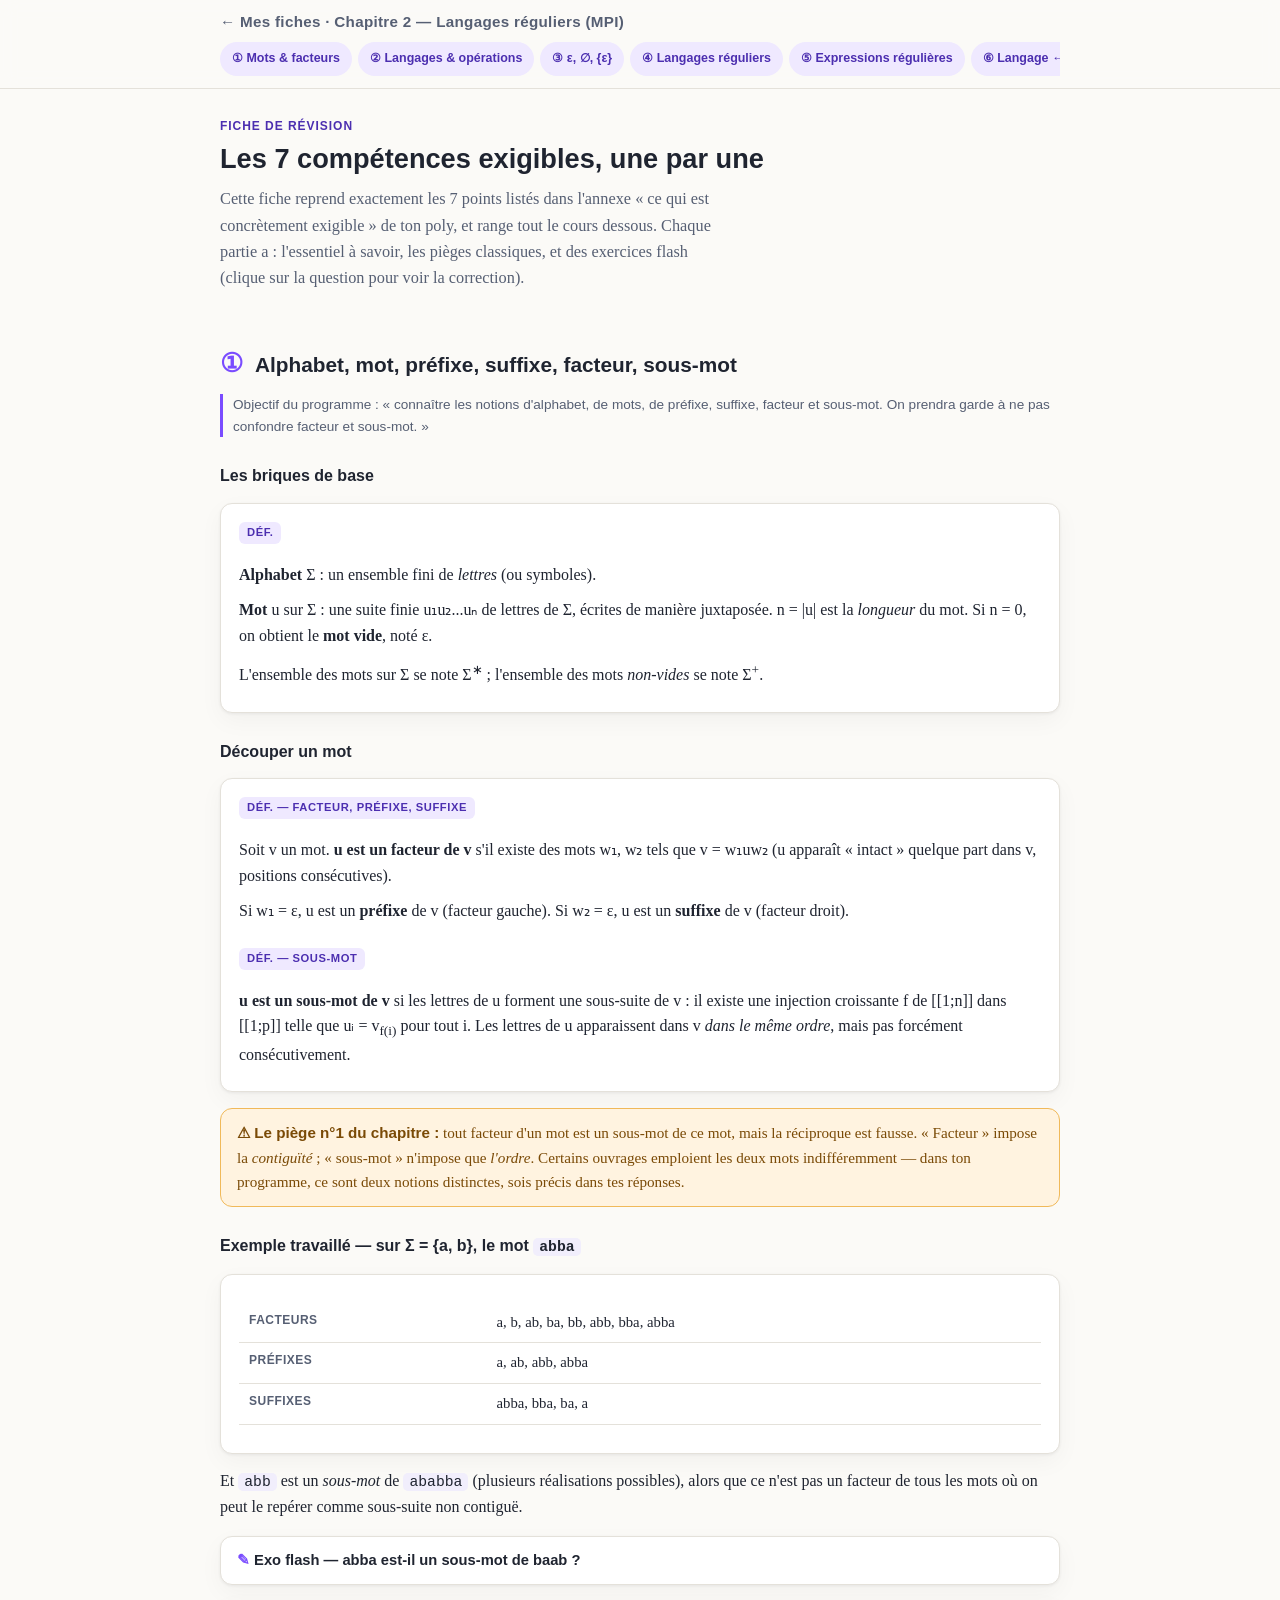
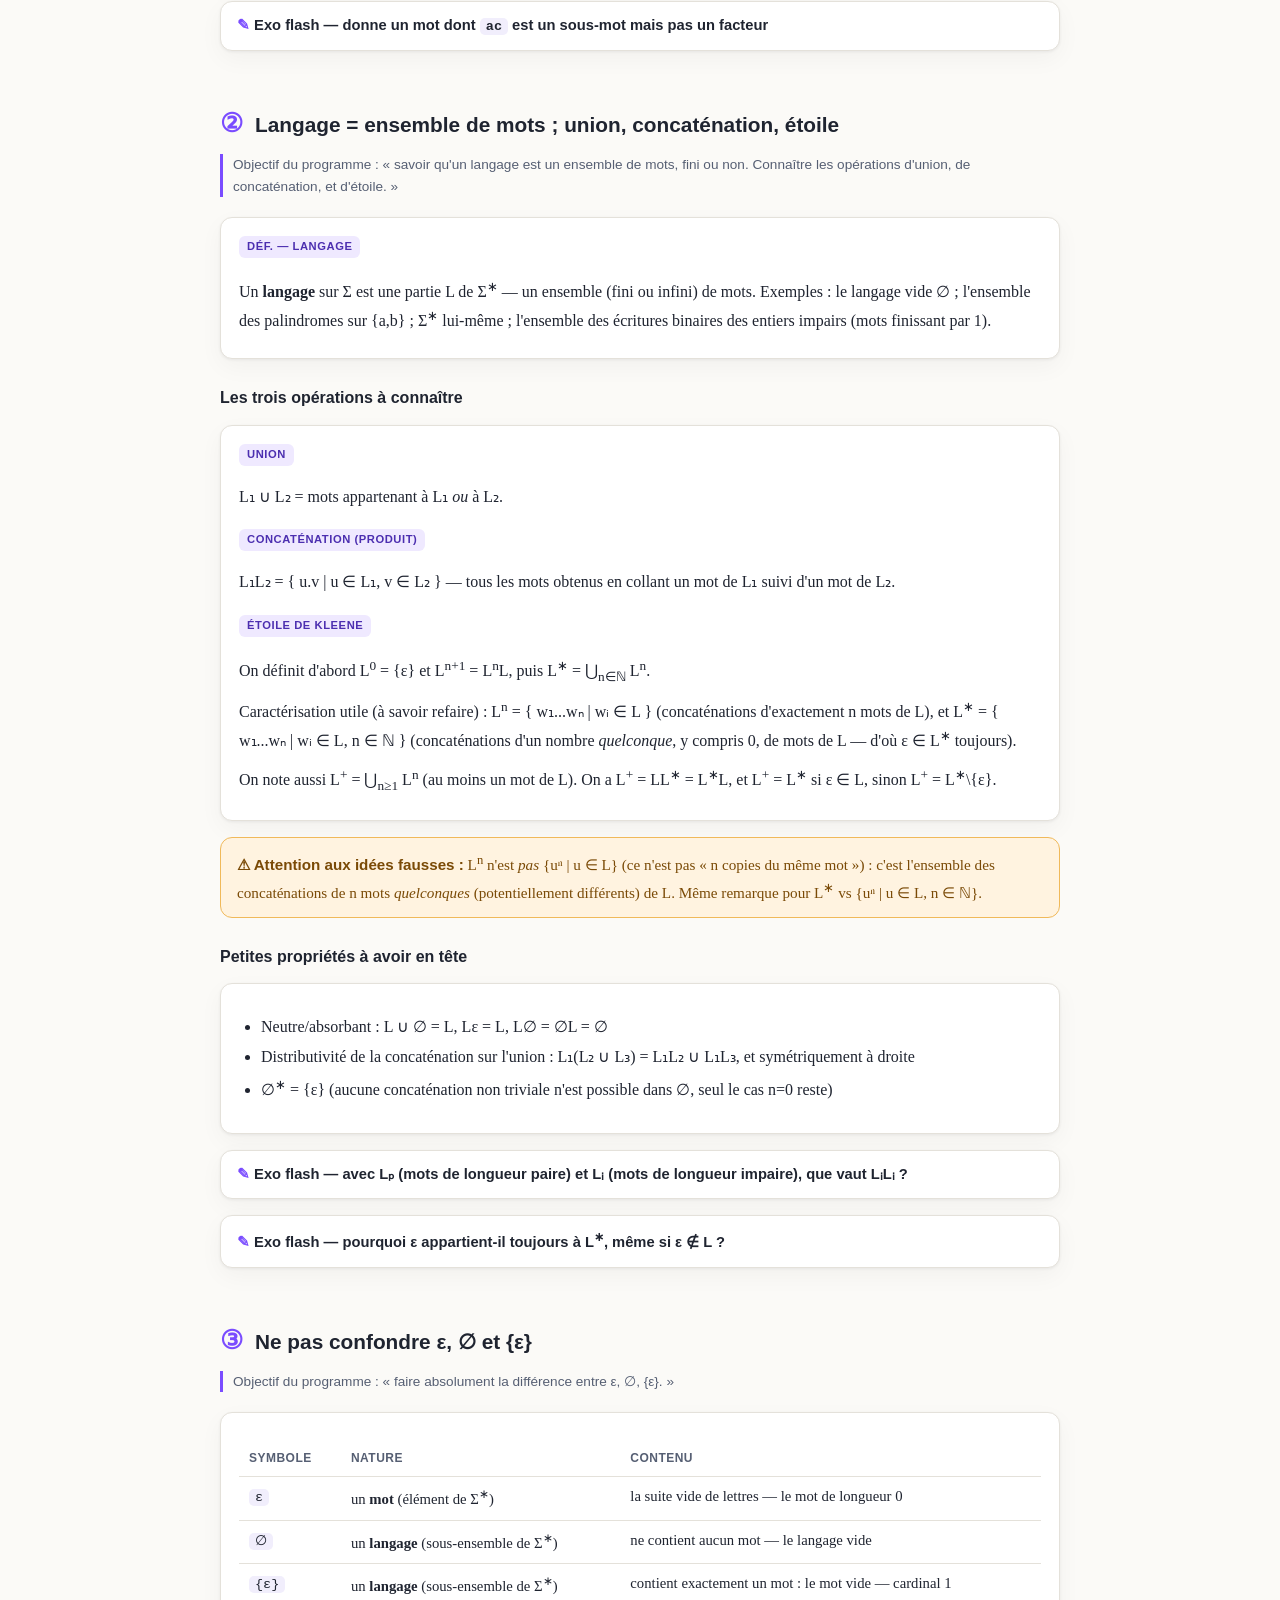
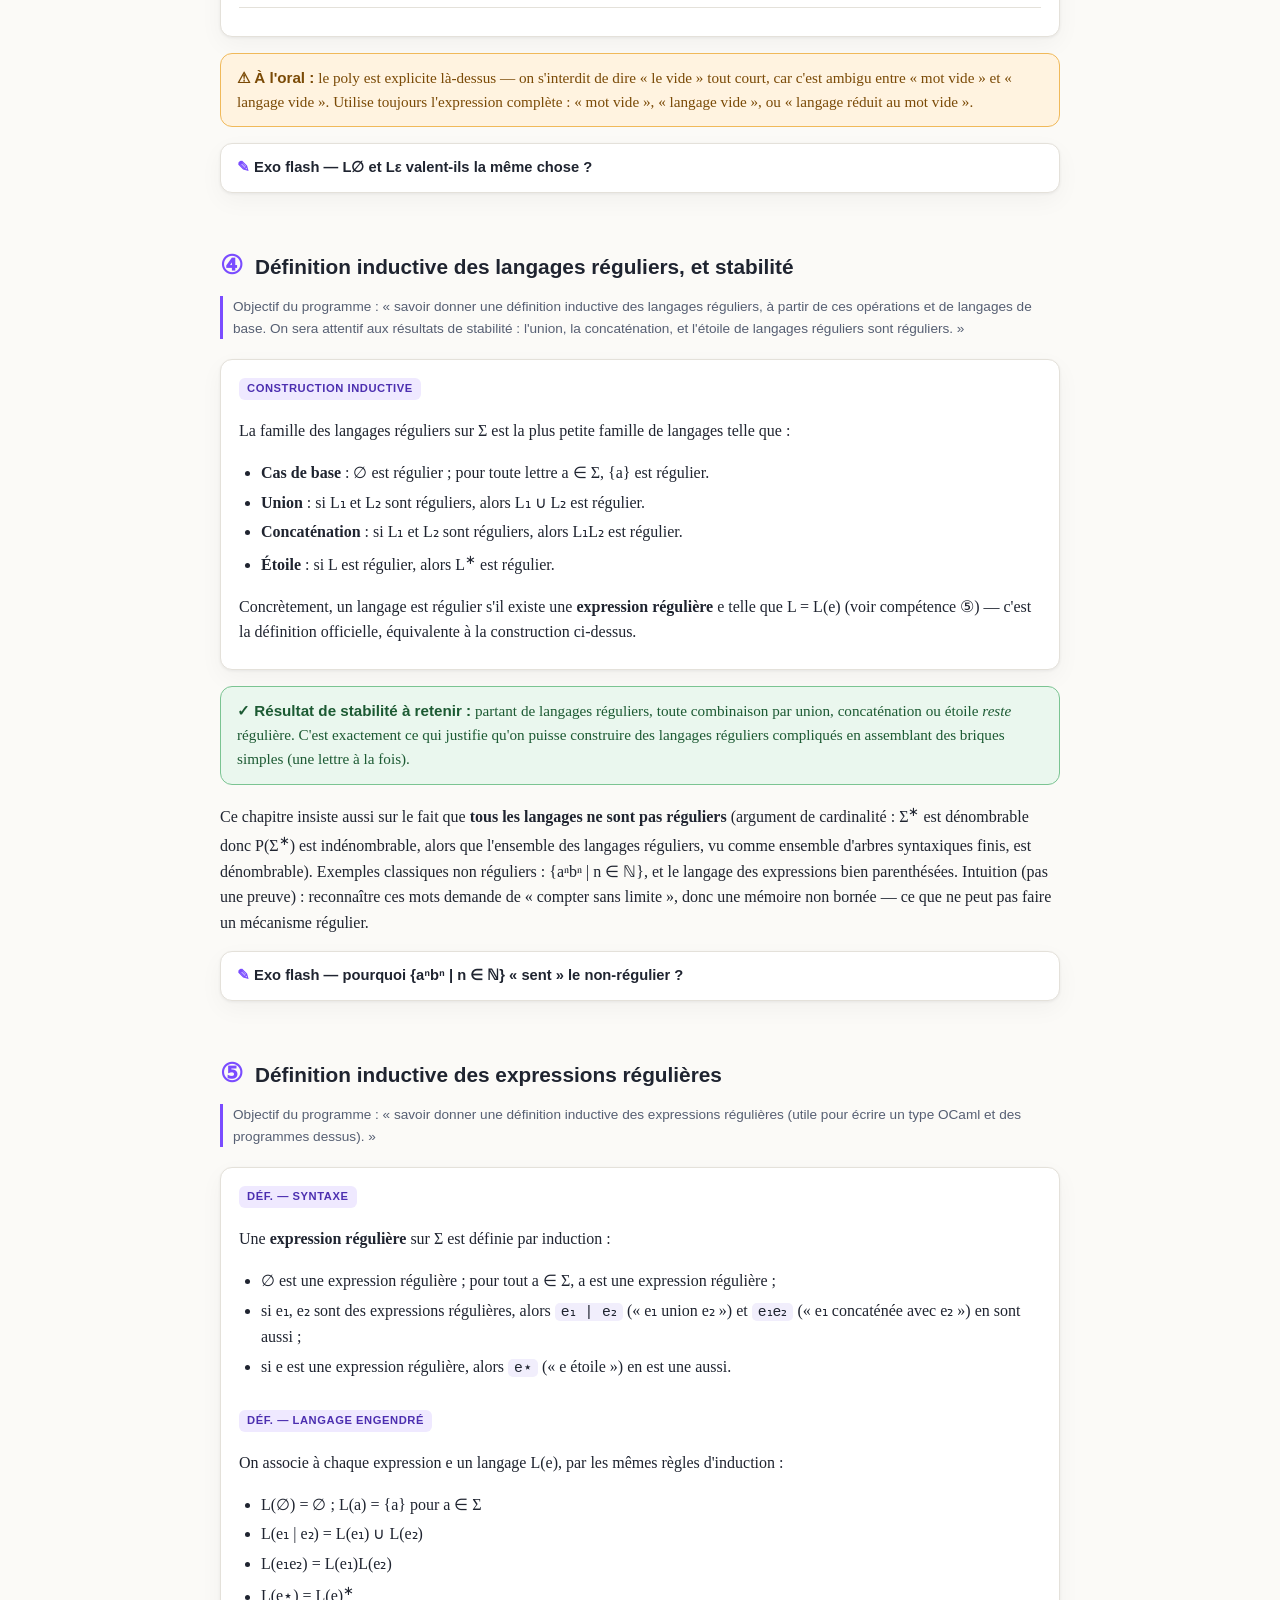
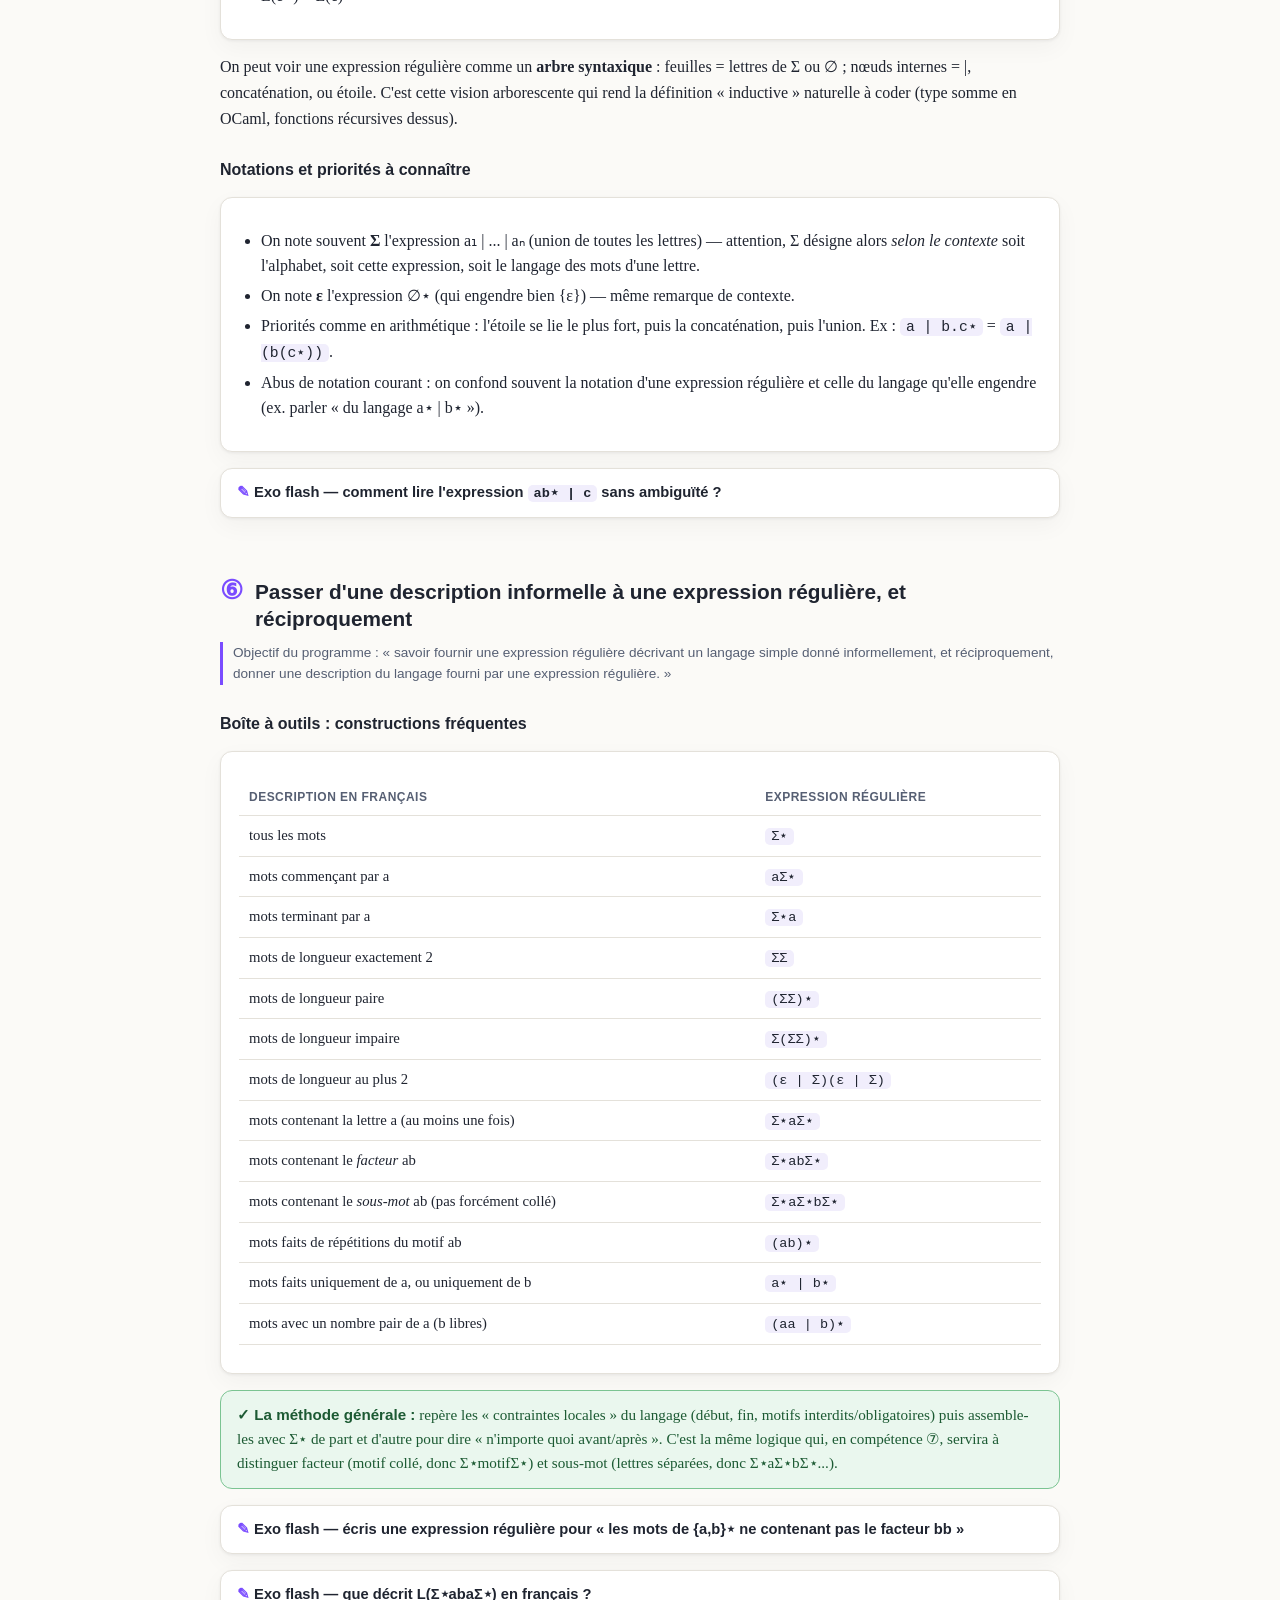
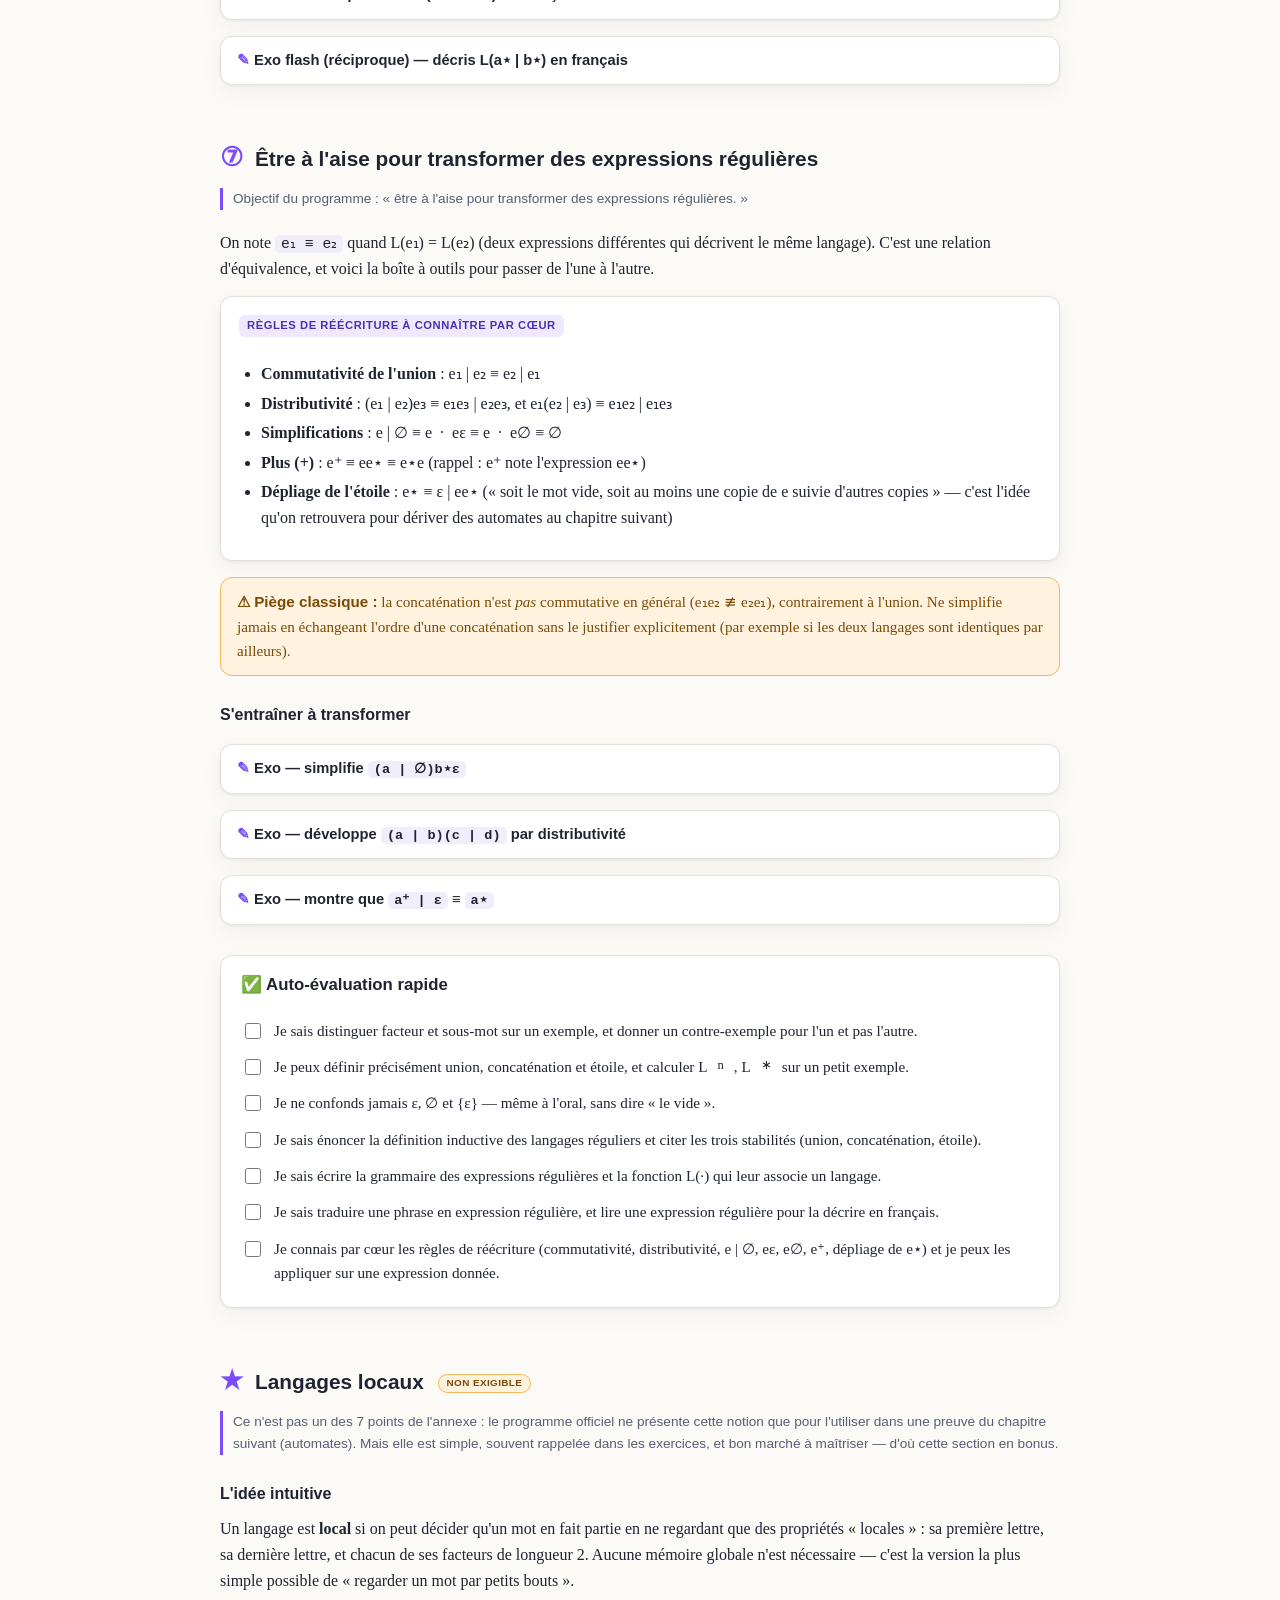
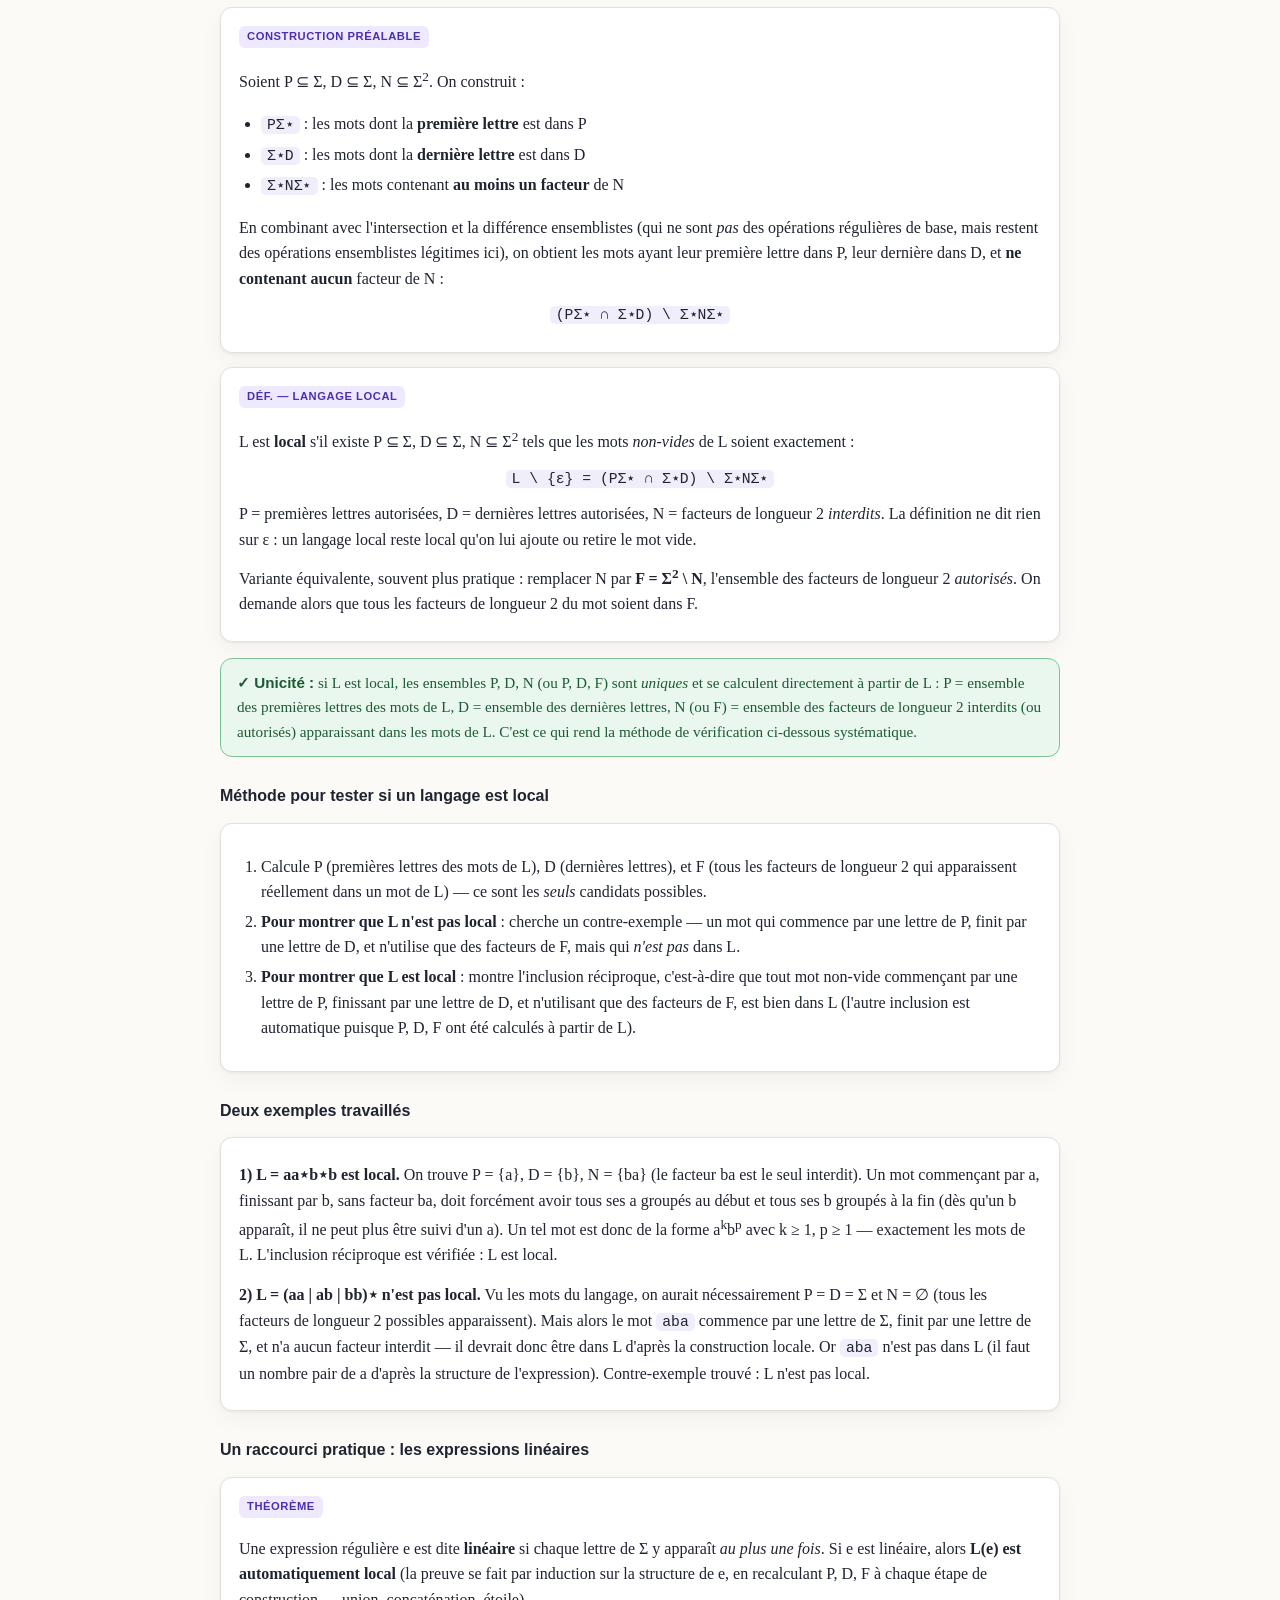
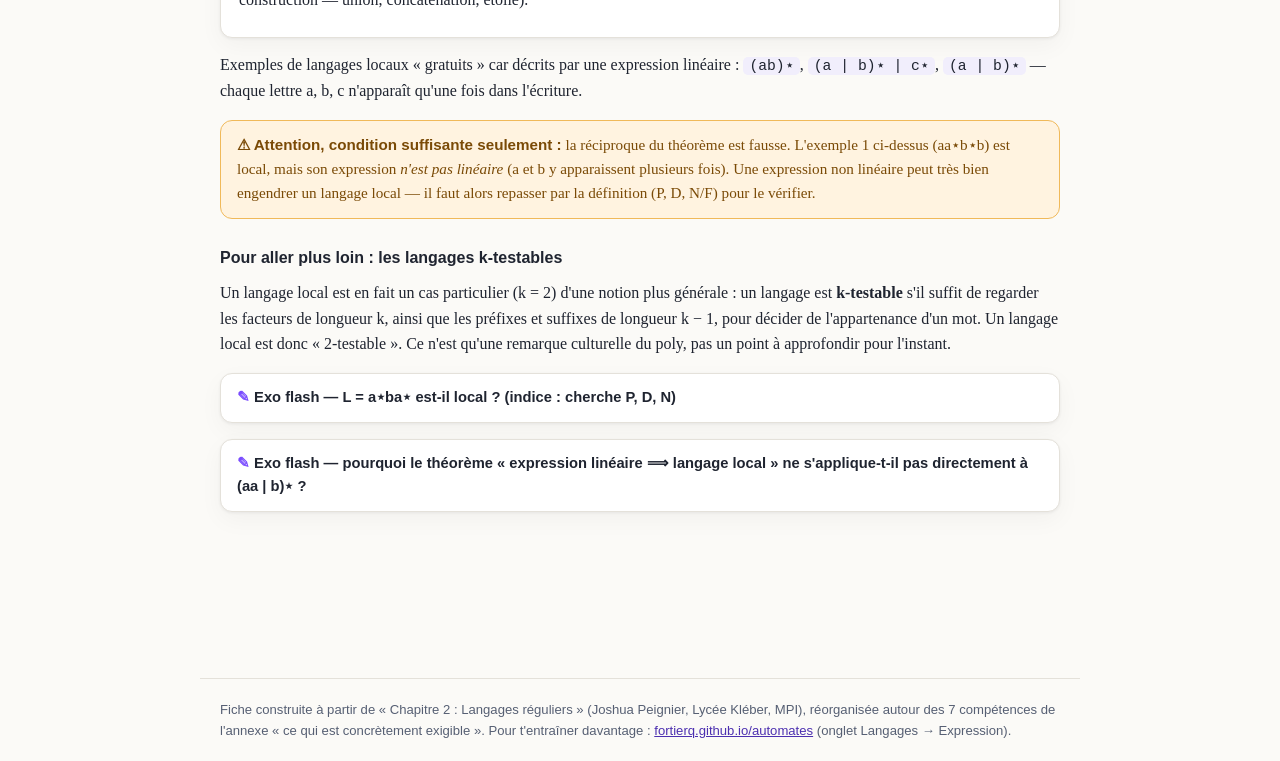
==== chapitres/chapitre-02-langages-reguliers.html @ 4ab326b4 "Add files via upload" ====
<!DOCTYPE html>
<html lang="fr">
<head>
<meta charset="UTF-8">
<meta name="viewport" content="width=device-width, initial-scale=1, viewport-fit=cover">
<title>Langages réguliers — Fiche des 7 compétences (MPI)</title>
<link rel="stylesheet" href="../assets/style.css">
</head>
<body>

<header class="top">
  <div class="top-inner">
    <div class="top-title"><a href="../index.html" class="home-link">← Mes fiches</a> · Chapitre 2 — Langages réguliers (MPI)</div>
    <nav class="chips">
      <a href="#c1">① Mots &amp; facteurs</a>
      <a href="#c2">② Langages &amp; opérations</a>
      <a href="#c3">③ ε, ∅, {ε}</a>
      <a href="#c4">④ Langages réguliers</a>
      <a href="#c5">⑤ Expressions régulières</a>
      <a href="#c6">⑥ Langage ↔ regex</a>
      <a href="#c7">⑦ Transformer une regex</a>
      <a href="#bonus">★ Langages locaux</a>
    </nav>
  </div>
</header>

<main>
  <div class="hero">
    <div class="eyebrow">Fiche de révision</div>
    <h1>Les 7 compétences exigibles, une par une</h1>
    <p class="lead">Cette fiche reprend exactement les 7 points listés dans l'annexe « ce qui est concrètement exigible » de ton poly, et range tout le cours dessous. Chaque partie a : l'essentiel à savoir, les pièges classiques, et des exercices flash (clique sur la question pour voir la correction).</p>
  </div>

  <!-- ============ COMPETENCE 1 ============ -->
  <section class="skill" id="c1">
    <div class="skill-head"><span class="skill-num">①</span><h2>Alphabet, mot, préfixe, suffixe, facteur, sous-mot</h2></div>
    <p class="skill-goal">Objectif du programme : « connaître les notions d'alphabet, de mots, de préfixe, suffixe, facteur et sous-mot. On prendra garde à ne pas confondre facteur et sous-mot. »</p>

    <h3>Les briques de base</h3>
    <div class="card">
      <span class="def-label">Déf.</span>
      <p><strong>Alphabet</strong> Σ : un ensemble fini de <em>lettres</em> (ou symboles).</p>
      <p><strong>Mot</strong> u sur Σ : une suite finie u₁u₂...uₙ de lettres de Σ, écrites de manière juxtaposée. n = |u| est la <em>longueur</em> du mot. Si n = 0, on obtient le <strong>mot vide</strong>, noté ε.</p>
      <p>L'ensemble des mots sur Σ se note Σ<sup>∗</sup> ; l'ensemble des mots <em>non-vides</em> se note Σ<sup>+</sup>.</p>
    </div>

    <h3>Découper un mot</h3>
    <div class="card">
      <span class="def-label">Déf. — facteur, préfixe, suffixe</span>
      <p>Soit v un mot. <strong>u est un facteur de v</strong> s'il existe des mots w₁, w₂ tels que v = w₁uw₂ (u apparaît « intact » quelque part dans v, positions consécutives).</p>
      <p>Si w₁ = ε, u est un <strong>préfixe</strong> de v (facteur gauche). Si w₂ = ε, u est un <strong>suffixe</strong> de v (facteur droit).</p>
      <span class="def-label" style="margin-top:14px">Déf. — sous-mot</span>
      <p><strong>u est un sous-mot de v</strong> si les lettres de u forment une sous-suite de v : il existe une injection croissante f de [[1;n]] dans [[1;p]] telle que uᵢ = v<sub>f(i)</sub> pour tout i. Les lettres de u apparaissent dans v <em>dans le même ordre</em>, mais pas forcément consécutivement.</p>
    </div>

    <div class="warn">
      <strong>⚠ Le piège n°1 du chapitre :</strong> tout facteur d'un mot est un sous-mot de ce mot, mais la réciproque est fausse. « Facteur » impose la <em>contiguïté</em> ; « sous-mot » n'impose que <em>l'ordre</em>. Certains ouvrages emploient les deux mots indifféremment — dans ton programme, ce sont deux notions distinctes, sois précis dans tes réponses.
    </div>

    <h3>Exemple travaillé — sur Σ = {a, b}, le mot <span class="re">abba</span></h3>
    <div class="table-wrap card">
      <table>
        <tr><th>Facteurs</th><td>a, b, ab, ba, bb, abb, bba, abba</td></tr>
        <tr><th>Préfixes</th><td>a, ab, abb, abba</td></tr>
        <tr><th>Suffixes</th><td>abba, bba, ba, a</td></tr>
      </table>
    </div>
    <p>Et <span class="re">abb</span> est un <em>sous-mot</em> de <span class="re">ababba</span> (plusieurs réalisations possibles), alors que ce n'est pas un facteur de tous les mots où on peut le repérer comme sous-suite non contiguë.</p>

    <details class="quiz">
      <summary>Exo flash — abba est-il un sous-mot de baab ?</summary>
      <div class="answer"><span class="tag">Correction</span>
      <p>Non. Il faudrait retrouver a, b, b, a <em>dans cet ordre</em> comme sous-suite de b, a, a, b. Le seul a suivant un b initial est en position 2, puis il faudrait deux b après — impossible, il ne reste qu'un b puis un a. Donc abba n'est ni facteur ni sous-mot de baab.</p></div>
    </details>
    <details class="quiz">
      <summary>Exo flash — donne un mot dont <span class="re">ac</span> est un sous-mot mais pas un facteur</summary>
      <div class="answer"><span class="tag">Correction</span>
      <p>Par exemple <span class="re">abc</span> : les lettres a puis c apparaissent bien dans cet ordre (sous-mot), mais elles ne sont pas consécutives (le b s'intercale), donc ac n'est pas un facteur de abc.</p></div>
    </details>
  </section>

  <!-- ============ COMPETENCE 2 ============ -->
  <section class="skill" id="c2">
    <div class="skill-head"><span class="skill-num">②</span><h2>Langage = ensemble de mots ; union, concaténation, étoile</h2></div>
    <p class="skill-goal">Objectif du programme : « savoir qu'un langage est un ensemble de mots, fini ou non. Connaître les opérations d'union, de concaténation, et d'étoile. »</p>

    <div class="card">
      <span class="def-label">Déf. — langage</span>
      <p>Un <strong>langage</strong> sur Σ est une partie L de Σ<sup>∗</sup> — un ensemble (fini ou infini) de mots. Exemples : le langage vide ∅ ; l'ensemble des palindromes sur {a,b} ; Σ<sup>∗</sup> lui-même ; l'ensemble des écritures binaires des entiers impairs (mots finissant par 1).</p>
    </div>

    <h3>Les trois opérations à connaître</h3>
    <div class="card">
      <span class="def-label">Union</span>
      <p>L₁ ∪ L₂ = mots appartenant à L₁ <em>ou</em> à L₂.</p>
      <span class="def-label" style="margin-top:10px">Concaténation (produit)</span>
      <p>L₁L₂ = { u.v | u ∈ L₁, v ∈ L₂ } — tous les mots obtenus en collant un mot de L₁ suivi d'un mot de L₂.</p>
      <span class="def-label" style="margin-top:10px">Étoile de Kleene</span>
      <p>On définit d'abord L<sup>0</sup> = {ε} et L<sup>n+1</sup> = L<sup>n</sup>L, puis L<sup>∗</sup> = ⋃<sub>n∈ℕ</sub> L<sup>n</sup>.</p>
      <p>Caractérisation utile (à savoir refaire) : L<sup>n</sup> = { w₁...wₙ | wᵢ ∈ L } (concaténations d'exactement n mots de L), et L<sup>∗</sup> = { w₁...wₙ | wᵢ ∈ L, n ∈ ℕ } (concaténations d'un nombre <em>quelconque</em>, y compris 0, de mots de L — d'où ε ∈ L<sup>∗</sup> toujours).</p>
      <p>On note aussi L<sup>+</sup> = ⋃<sub>n≥1</sub> L<sup>n</sup> (au moins un mot de L). On a L<sup>+</sup> = LL<sup>∗</sup> = L<sup>∗</sup>L, et L<sup>+</sup> = L<sup>∗</sup> si ε ∈ L, sinon L<sup>+</sup> = L<sup>∗</sup>\{ε}.</p>
    </div>

    <div class="warn">
      <strong>⚠ Attention aux idées fausses :</strong> L<sup>n</sup> n'est <em>pas</em> {uⁿ | u ∈ L} (ce n'est pas « n copies du même mot ») : c'est l'ensemble des concaténations de n mots <em>quelconques</em> (potentiellement différents) de L. Même remarque pour L<sup>∗</sup> vs {uⁿ | u ∈ L, n ∈ ℕ}.
    </div>

    <h3>Petites propriétés à avoir en tête</h3>
    <div class="card">
      <ul>
        <li>Neutre/absorbant : L ∪ ∅ = L, Lε = L, L∅ = ∅L = ∅</li>
        <li>Distributivité de la concaténation sur l'union : L₁(L₂ ∪ L₃) = L₁L₂ ∪ L₁L₃, et symétriquement à droite</li>
        <li>∅<sup>∗</sup> = {ε} (aucune concaténation non triviale n'est possible dans ∅, seul le cas n=0 reste)</li>
      </ul>
    </div>

    <details class="quiz">
      <summary>Exo flash — avec Lₚ (mots de longueur paire) et Lᵢ (mots de longueur impaire), que vaut LᵢLᵢ ?</summary>
      <div class="answer"><span class="tag">Correction</span>
      <p>La concaténation de deux mots de longueur impaire donne un mot de longueur paire, et on peut obtenir n'importe quelle longueur paire ≥ 2 (mais pas 0, car un mot de longueur impaire est non-vide). Donc LᵢLᵢ = Lₚ \ {ε}.</p></div>
    </details>
    <details class="quiz">
      <summary>Exo flash — pourquoi ε appartient-il toujours à L<sup>∗</sup>, même si ε ∉ L ?</summary>
      <div class="answer"><span class="tag">Correction</span>
      <p>Parce que L<sup>∗</sup> contient L<sup>0</sup> = {ε} par définition (concaténer 0 mot de L donne le mot vide). C'est vrai quel que soit L, y compris L = ∅.</p></div>
    </details>
  </section>

  <!-- ============ COMPETENCE 3 ============ -->
  <section class="skill" id="c3">
    <div class="skill-head"><span class="skill-num">③</span><h2>Ne pas confondre ε, ∅ et {ε}</h2></div>
    <p class="skill-goal">Objectif du programme : « faire absolument la différence entre ε, ∅, {ε}. »</p>

    <div class="table-wrap card">
      <table>
        <tr><th>Symbole</th><th>Nature</th><th>Contenu</th></tr>
        <tr><td><code>ε</code></td><td>un <strong>mot</strong> (élément de Σ<sup>∗</sup>)</td><td>la suite vide de lettres — le mot de longueur 0</td></tr>
        <tr><td><code>∅</code></td><td>un <strong>langage</strong> (sous-ensemble de Σ<sup>∗</sup>)</td><td>ne contient aucun mot — le langage vide</td></tr>
        <tr><td><code>{ε}</code></td><td>un <strong>langage</strong> (sous-ensemble de Σ<sup>∗</sup>)</td><td>contient exactement un mot : le mot vide — cardinal 1</td></tr>
      </table>
    </div>

    <div class="warn">
      <strong>⚠ À l'oral :</strong> le poly est explicite là-dessus — on s'interdit de dire « le vide » tout court, car c'est ambigu entre « mot vide » et « langage vide ». Utilise toujours l'expression complète : « mot vide », « langage vide », ou « langage réduit au mot vide ».
    </div>

    <details class="quiz">
      <summary>Exo flash — L∅ et Lε valent-ils la même chose ?</summary>
      <div class="answer"><span class="tag">Correction</span>
      <p>Non, pas du tout ! L∅ = ∅ (concaténer avec le langage vide ne produit aucun mot : il n'y a rien à concaténer). Lε = L (concaténer avec {ε} ne change rien, car ε est neutre pour la concaténation des mots). Confondre ∅ et {ε} ici est l'erreur la plus fréquente du chapitre.</p></div>
    </details>
  </section>

  <!-- ============ COMPETENCE 4 ============ -->
  <section class="skill" id="c4">
    <div class="skill-head"><span class="skill-num">④</span><h2>Définition inductive des langages réguliers, et stabilité</h2></div>
    <p class="skill-goal">Objectif du programme : « savoir donner une définition inductive des langages réguliers, à partir de ces opérations et de langages de base. On sera attentif aux résultats de stabilité : l'union, la concaténation, et l'étoile de langages réguliers sont réguliers. »</p>

    <div class="card">
      <span class="def-label">Construction inductive</span>
      <p>La famille des langages réguliers sur Σ est la plus petite famille de langages telle que :</p>
      <ul>
        <li><strong>Cas de base</strong> : ∅ est régulier ; pour toute lettre a ∈ Σ, {a} est régulier.</li>
        <li><strong>Union</strong> : si L₁ et L₂ sont réguliers, alors L₁ ∪ L₂ est régulier.</li>
        <li><strong>Concaténation</strong> : si L₁ et L₂ sont réguliers, alors L₁L₂ est régulier.</li>
        <li><strong>Étoile</strong> : si L est régulier, alors L<sup>∗</sup> est régulier.</li>
      </ul>
      <p>Concrètement, un langage est régulier s'il existe une <strong>expression régulière</strong> e telle que L = L(e) (voir compétence ⑤) — c'est la définition officielle, équivalente à la construction ci-dessus.</p>
    </div>

    <div class="good">
      <strong>✓ Résultat de stabilité à retenir :</strong> partant de langages réguliers, toute combinaison par union, concaténation ou étoile <em>reste</em> régulière. C'est exactement ce qui justifie qu'on puisse construire des langages réguliers compliqués en assemblant des briques simples (une lettre à la fois).
    </div>

    <p>Ce chapitre insiste aussi sur le fait que <strong>tous les langages ne sont pas réguliers</strong> (argument de cardinalité : Σ<sup>∗</sup> est dénombrable donc P(Σ<sup>∗</sup>) est indénombrable, alors que l'ensemble des langages réguliers, vu comme ensemble d'arbres syntaxiques finis, est dénombrable). Exemples classiques non réguliers : {aⁿbⁿ | n ∈ ℕ}, et le langage des expressions bien parenthésées. Intuition (pas une preuve) : reconnaître ces mots demande de « compter sans limite », donc une mémoire non bornée — ce que ne peut pas faire un mécanisme régulier.</p>

    <details class="quiz">
      <summary>Exo flash — pourquoi {aⁿbⁿ | n ∈ ℕ} « sent » le non-régulier ?</summary>
      <div class="answer"><span class="tag">Correction</span>
      <p>Parce que, en lisant le mot de gauche à droite, il faut retenir <em>exactement</em> combien de a ont été lus avant de vérifier qu'il y a le même nombre de b — une mémoire de taille non bornée (dépendant de n). C'est un indice fort de non-régularité (le lemme de l'étoile, vu au chapitre suivant, permettra de le prouver rigoureusement).</p></div>
    </details>
  </section>

  <!-- ============ COMPETENCE 5 ============ -->
  <section class="skill" id="c5">
    <div class="skill-head"><span class="skill-num">⑤</span><h2>Définition inductive des expressions régulières</h2></div>
    <p class="skill-goal">Objectif du programme : « savoir donner une définition inductive des expressions régulières (utile pour écrire un type OCaml et des programmes dessus). »</p>

    <div class="card">
      <span class="def-label">Déf. — syntaxe</span>
      <p>Une <strong>expression régulière</strong> sur Σ est définie par induction :</p>
      <ul>
        <li>∅ est une expression régulière ; pour tout a ∈ Σ, a est une expression régulière ;</li>
        <li>si e₁, e₂ sont des expressions régulières, alors <span class="re">e₁ | e₂</span> (« e₁ union e₂ ») et <span class="re">e₁e₂</span> (« e₁ concaténée avec e₂ ») en sont aussi ;</li>
        <li>si e est une expression régulière, alors <span class="re">e⋆</span> (« e étoile ») en est une aussi.</li>
      </ul>
      <span class="def-label" style="margin-top:14px">Déf. — langage engendré</span>
      <p>On associe à chaque expression e un langage L(e), par les mêmes règles d'induction :</p>
      <ul>
        <li>L(∅) = ∅ ; L(a) = {a} pour a ∈ Σ</li>
        <li>L(e₁ | e₂) = L(e₁) ∪ L(e₂)</li>
        <li>L(e₁e₂) = L(e₁)L(e₂)</li>
        <li>L(e⋆) = L(e)<sup>∗</sup></li>
      </ul>
    </div>

    <p>On peut voir une expression régulière comme un <strong>arbre syntaxique</strong> : feuilles = lettres de Σ ou ∅ ; nœuds internes = |, concaténation, ou étoile. C'est cette vision arborescente qui rend la définition « inductive » naturelle à coder (type somme en OCaml, fonctions récursives dessus).</p>

    <h3>Notations et priorités à connaître</h3>
    <div class="card">
      <ul>
        <li>On note souvent <strong>Σ</strong> l'expression a₁ | ... | aₙ (union de toutes les lettres) — attention, Σ désigne alors <em>selon le contexte</em> soit l'alphabet, soit cette expression, soit le langage des mots d'une lettre.</li>
        <li>On note <strong>ε</strong> l'expression ∅⋆ (qui engendre bien {ε}) — même remarque de contexte.</li>
        <li>Priorités comme en arithmétique : l'étoile se lie le plus fort, puis la concaténation, puis l'union. Ex : <span class="re">a | b.c⋆</span> = <span class="re">a | (b(c⋆))</span>.</li>
        <li>Abus de notation courant : on confond souvent la notation d'une expression régulière et celle du langage qu'elle engendre (ex. parler « du langage a⋆ | b⋆ »).</li>
      </ul>
    </div>

    <details class="quiz">
      <summary>Exo flash — comment lire l'expression <span class="re">ab⋆ | c</span> sans ambiguïté ?</summary>
      <div class="answer"><span class="tag">Correction</span>
      <p>L'étoile se lie d'abord au symbole juste avant elle : c'est <span class="re">(a(b⋆)) | c</span>, c'est-à-dire l'union entre « a suivi d'un nombre quelconque de b » et « c ».</p></div>
    </details>
  </section>

  <!-- ============ COMPETENCE 6 ============ -->
  <section class="skill" id="c6">
    <div class="skill-head"><span class="skill-num">⑥</span><h2>Passer d'une description informelle à une expression régulière, et réciproquement</h2></div>
    <p class="skill-goal">Objectif du programme : « savoir fournir une expression régulière décrivant un langage simple donné informellement, et réciproquement, donner une description du langage fourni par une expression régulière. »</p>

    <h3>Boîte à outils : constructions fréquentes</h3>
    <div class="table-wrap card">
      <table>
        <tr><th>Description en français</th><th>Expression régulière</th></tr>
        <tr><td>tous les mots</td><td><span class="re">Σ⋆</span></td></tr>
        <tr><td>mots commençant par a</td><td><span class="re">aΣ⋆</span></td></tr>
        <tr><td>mots terminant par a</td><td><span class="re">Σ⋆a</span></td></tr>
        <tr><td>mots de longueur exactement 2</td><td><span class="re">ΣΣ</span></td></tr>
        <tr><td>mots de longueur paire</td><td><span class="re">(ΣΣ)⋆</span></td></tr>
        <tr><td>mots de longueur impaire</td><td><span class="re">Σ(ΣΣ)⋆</span></td></tr>
        <tr><td>mots de longueur au plus 2</td><td><span class="re">(ε | Σ)(ε | Σ)</span></td></tr>
        <tr><td>mots contenant la lettre a (au moins une fois)</td><td><span class="re">Σ⋆aΣ⋆</span></td></tr>
        <tr><td>mots contenant le <em>facteur</em> ab</td><td><span class="re">Σ⋆abΣ⋆</span></td></tr>
        <tr><td>mots contenant le <em>sous-mot</em> ab (pas forcément collé)</td><td><span class="re">Σ⋆aΣ⋆bΣ⋆</span></td></tr>
        <tr><td>mots faits de répétitions du motif ab</td><td><span class="re">(ab)⋆</span></td></tr>
        <tr><td>mots faits uniquement de a, ou uniquement de b</td><td><span class="re">a⋆ | b⋆</span></td></tr>
        <tr><td>mots avec un nombre pair de a (b libres)</td><td><span class="re">(aa | b)⋆</span></td></tr>
      </table>
    </div>

    <div class="good">
      <strong>✓ La méthode générale :</strong> repère les « contraintes locales » du langage (début, fin, motifs interdits/obligatoires) puis assemble-les avec Σ⋆ de part et d'autre pour dire « n'importe quoi avant/après ». C'est la même logique qui, en compétence ⑦, servira à distinguer facteur (motif collé, donc Σ⋆motifΣ⋆) et sous-mot (lettres séparées, donc Σ⋆aΣ⋆bΣ⋆...).
    </div>

    <details class="quiz">
      <summary>Exo flash — écris une expression régulière pour « les mots de {a,b}⋆ ne contenant pas le facteur bb »</summary>
      <div class="answer"><span class="tag">Correction</span>
      <p>Une solution classique : <span class="re">a⋆(ba⋆)⋆</span> — on enchaîne des blocs de a (éventuellement vides) séparés par des b isolés, ce qui empêche mécaniquement d'avoir deux b consécutifs.</p></div>
    </details>
    <details class="quiz">
      <summary>Exo flash — que décrit L(Σ⋆abaΣ⋆) en français ?</summary>
      <div class="answer"><span class="tag">Correction</span>
      <p>L'ensemble des mots qui contiennent le facteur <span class="re">aba</span> — c'est-à-dire les mots où la sous-suite consécutive a,b,a apparaît quelque part.</p></div>
    </details>
    <details class="quiz">
      <summary>Exo flash (réciproque) — décris L(a⋆ | b⋆) en français</summary>
      <div class="answer"><span class="tag">Correction</span>
      <p>C'est l'union de « uniquement des a » (y compris ε) et « uniquement des b » (y compris ε) : les mots constitués d'une seule lettre répétée (ou le mot vide). Attention : ce n'est <em>pas</em> « les mots avec seulement des a et des b » — un mot comme <span class="re">ab</span> n'est dans aucun des deux morceaux, donc n'est pas dans ce langage.</p></div>
    </details>
  </section>

  <!-- ============ COMPETENCE 7 ============ -->
  <section class="skill" id="c7">
    <div class="skill-head"><span class="skill-num">⑦</span><h2>Être à l'aise pour transformer des expressions régulières</h2></div>
    <p class="skill-goal">Objectif du programme : « être à l'aise pour transformer des expressions régulières. »</p>

    <p>On note <span class="re">e₁ ≡ e₂</span> quand L(e₁) = L(e₂) (deux expressions différentes qui décrivent le même langage). C'est une relation d'équivalence, et voici la boîte à outils pour passer de l'une à l'autre.</p>

    <div class="card">
      <span class="def-label">Règles de réécriture à connaître par cœur</span>
      <ul>
        <li><strong>Commutativité de l'union</strong> : e₁ | e₂ ≡ e₂ | e₁</li>
        <li><strong>Distributivité</strong> : (e₁ | e₂)e₃ ≡ e₁e₃ | e₂e₃, et e₁(e₂ | e₃) ≡ e₁e₂ | e₁e₃</li>
        <li><strong>Simplifications</strong> : e | ∅ ≡ e &nbsp;·&nbsp; eε ≡ e &nbsp;·&nbsp; e∅ ≡ ∅</li>
        <li><strong>Plus (+)</strong> : e⁺ ≡ ee⋆ ≡ e⋆e (rappel : e⁺ note l'expression ee⋆)</li>
        <li><strong>Dépliage de l'étoile</strong> : e⋆ ≡ ε | ee⋆ (« soit le mot vide, soit au moins une copie de e suivie d'autres copies » — c'est l'idée qu'on retrouvera pour dériver des automates au chapitre suivant)</li>
      </ul>
    </div>

    <div class="warn">
      <strong>⚠ Piège classique :</strong> la concaténation n'est <em>pas</em> commutative en général (e₁e₂ ≢ e₂e₁), contrairement à l'union. Ne simplifie jamais en échangeant l'ordre d'une concaténation sans le justifier explicitement (par exemple si les deux langages sont identiques par ailleurs).
      </div>

    <h3>S'entraîner à transformer</h3>
    <details class="quiz">
      <summary>Exo — simplifie <span class="re">(a | ∅)b⋆ε</span></summary>
      <div class="answer"><span class="tag">Correction</span>
      <p><span class="re">(a | ∅)b⋆ε ≡ a · b⋆ · ε ≡ ab⋆</span> (on utilise e | ∅ ≡ e, puis eε ≡ e).</p></div>
    </details>
    <details class="quiz">
      <summary>Exo — développe <span class="re">(a | b)(c | d)</span> par distributivité</summary>
      <div class="answer"><span class="tag">Correction</span>
      <p><span class="re">(a | b)(c | d) ≡ ac | ad | bc | bd</span> (distributivité à droite puis à gauche).</p></div>
    </details>
    <details class="quiz">
      <summary>Exo — montre que <span class="re">a⁺ | ε</span> ≡ <span class="re">a⋆</span></summary>
      <div class="answer"><span class="tag">Correction</span>
      <p>On sait que a⁺ = a⋆ \ {ε} (car ε ∉ {a}). Donc a⁺ | ε = (a⋆ \ {ε}) ∪ {ε} = a⋆. On retrouve bien la règle e⋆ ≡ ε | ee⋆ avec e = a.</p></div>
    </details>
  </section>

  <div class="checklist">
    <h2>✅ Auto-évaluation rapide</h2>
    <label><input type="checkbox"> Je sais distinguer facteur et sous-mot sur un exemple, et donner un contre-exemple pour l'un et pas l'autre.</label>
    <label><input type="checkbox"> Je peux définir précisément union, concaténation et étoile, et calculer L<sup>n</sup>, L<sup>∗</sup> sur un petit exemple.</label>
    <label><input type="checkbox"> Je ne confonds jamais ε, ∅ et {ε} — même à l'oral, sans dire « le vide ».</label>
    <label><input type="checkbox"> Je sais énoncer la définition inductive des langages réguliers et citer les trois stabilités (union, concaténation, étoile).</label>
    <label><input type="checkbox"> Je sais écrire la grammaire des expressions régulières et la fonction L(·) qui leur associe un langage.</label>
    <label><input type="checkbox"> Je sais traduire une phrase en expression régulière, et lire une expression régulière pour la décrire en français.</label>
    <label><input type="checkbox"> Je connais par cœur les règles de réécriture (commutativité, distributivité, e | ∅, eε, e∅, e⁺, dépliage de e⋆) et je peux les appliquer sur une expression donnée.</label>
  </div>

  <!-- ============ BONUS : LANGAGES LOCAUX ============ -->
  <section class="skill bonus" id="bonus">
    <div class="skill-head"><span class="skill-num">★</span><h2>Langages locaux <span class="bonus-tag">non exigible</span></h2></div>
    <p class="skill-goal">Ce n'est pas un des 7 points de l'annexe : le programme officiel ne présente cette notion que pour l'utiliser dans une preuve du chapitre suivant (automates). Mais elle est simple, souvent rappelée dans les exercices, et bon marché à maîtriser — d'où cette section en bonus.</p>

    <h3>L'idée intuitive</h3>
    <p>Un langage est <strong>local</strong> si on peut décider qu'un mot en fait partie en ne regardant que des propriétés « locales » : sa première lettre, sa dernière lettre, et chacun de ses facteurs de longueur 2. Aucune mémoire globale n'est nécessaire — c'est la version la plus simple possible de « regarder un mot par petits bouts ».</p>

    <div class="card">
      <span class="def-label">Construction préalable</span>
      <p>Soient P ⊆ Σ, D ⊆ Σ, N ⊆ Σ<sup>2</sup>. On construit :</p>
      <ul>
        <li><span class="re">PΣ⋆</span> : les mots dont la <strong>première lettre</strong> est dans P</li>
        <li><span class="re">Σ⋆D</span> : les mots dont la <strong>dernière lettre</strong> est dans D</li>
        <li><span class="re">Σ⋆NΣ⋆</span> : les mots contenant <strong>au moins un facteur</strong> de N</li>
      </ul>
      <p>En combinant avec l'intersection et la différence ensemblistes (qui ne sont <em>pas</em> des opérations régulières de base, mais restent des opérations ensemblistes légitimes ici), on obtient les mots ayant leur première lettre dans P, leur dernière dans D, et <strong>ne contenant aucun</strong> facteur de N :</p>
      <p style="text-align:center"><span class="re">(PΣ⋆ ∩ Σ⋆D) \ Σ⋆NΣ⋆</span></p>
    </div>

    <div class="card">
      <span class="def-label">Déf. — langage local</span>
      <p>L est <strong>local</strong> s'il existe P ⊆ Σ, D ⊆ Σ, N ⊆ Σ<sup>2</sup> tels que les mots <em>non-vides</em> de L soient exactement :</p>
      <p style="text-align:center"><span class="re">L \ {ε} = (PΣ⋆ ∩ Σ⋆D) \ Σ⋆NΣ⋆</span></p>
      <p>P = premières lettres autorisées, D = dernières lettres autorisées, N = facteurs de longueur 2 <em>interdits</em>. La définition ne dit rien sur ε : un langage local reste local qu'on lui ajoute ou retire le mot vide.</p>
      <p>Variante équivalente, souvent plus pratique : remplacer N par <strong>F = Σ<sup>2</sup> \ N</strong>, l'ensemble des facteurs de longueur 2 <em>autorisés</em>. On demande alors que tous les facteurs de longueur 2 du mot soient dans F.</p>
    </div>

    <div class="good">
      <strong>✓ Unicité :</strong> si L est local, les ensembles P, D, N (ou P, D, F) sont <em>uniques</em> et se calculent directement à partir de L : P = ensemble des premières lettres des mots de L, D = ensemble des dernières lettres, N (ou F) = ensemble des facteurs de longueur 2 interdits (ou autorisés) apparaissant dans les mots de L. C'est ce qui rend la méthode de vérification ci-dessous systématique.
    </div>

    <h3>Méthode pour tester si un langage est local</h3>
    <div class="card">
      <ol>
        <li>Calcule P (premières lettres des mots de L), D (dernières lettres), et F (tous les facteurs de longueur 2 qui apparaissent réellement dans un mot de L) — ce sont les <em>seuls</em> candidats possibles.</li>
        <li><strong>Pour montrer que L n'est pas local</strong> : cherche un contre-exemple — un mot qui commence par une lettre de P, finit par une lettre de D, et n'utilise que des facteurs de F, mais qui <em>n'est pas</em> dans L.</li>
        <li><strong>Pour montrer que L est local</strong> : montre l'inclusion réciproque, c'est-à-dire que tout mot non-vide commençant par une lettre de P, finissant par une lettre de D, et n'utilisant que des facteurs de F, est bien dans L (l'autre inclusion est automatique puisque P, D, F ont été calculés à partir de L).</li>
      </ol>
    </div>

    <h3>Deux exemples travaillés</h3>
    <div class="card">
      <p><strong>1) L = aa⋆b⋆b est local.</strong> On trouve P = {a}, D = {b}, N = {ba} (le facteur ba est le seul interdit). Un mot commençant par a, finissant par b, sans facteur ba, doit forcément avoir tous ses a groupés au début et tous ses b groupés à la fin (dès qu'un b apparaît, il ne peut plus être suivi d'un a). Un tel mot est donc de la forme a<sup>k</sup>b<sup>p</sup> avec k ≥ 1, p ≥ 1 — exactement les mots de L. L'inclusion réciproque est vérifiée : L est local.</p>
      <p style="margin-top:14px"><strong>2) L = (aa | ab | bb)⋆ n'est pas local.</strong> Vu les mots du langage, on aurait nécessairement P = D = Σ et N = ∅ (tous les facteurs de longueur 2 possibles apparaissent). Mais alors le mot <span class="re">aba</span> commence par une lettre de Σ, finit par une lettre de Σ, et n'a aucun facteur interdit — il devrait donc être dans L d'après la construction locale. Or <span class="re">aba</span> n'est pas dans L (il faut un nombre pair de a d'après la structure de l'expression). Contre-exemple trouvé : L n'est pas local.</p>
    </div>

    <h3>Un raccourci pratique : les expressions linéaires</h3>
    <div class="card">
      <span class="def-label">Théorème</span>
      <p>Une expression régulière e est dite <strong>linéaire</strong> si chaque lettre de Σ y apparaît <em>au plus une fois</em>. Si e est linéaire, alors <strong>L(e) est automatiquement local</strong> (la preuve se fait par induction sur la structure de e, en recalculant P, D, F à chaque étape de construction — union, concaténation, étoile).</p>
    </div>
    <p>Exemples de langages locaux « gratuits » car décrits par une expression linéaire : <span class="re">(ab)⋆</span>, <span class="re">(a | b)⋆ | c⋆</span>, <span class="re">(a | b)⋆</span> — chaque lettre a, b, c n'apparaît qu'une fois dans l'écriture.</p>

    <div class="warn">
      <strong>⚠ Attention, condition suffisante seulement :</strong> la réciproque du théorème est fausse. L'exemple 1 ci-dessus (aa⋆b⋆b) est local, mais son expression <em>n'est pas linéaire</em> (a et b y apparaissent plusieurs fois). Une expression non linéaire peut très bien engendrer un langage local — il faut alors repasser par la définition (P, D, N/F) pour le vérifier.
    </div>

    <h3>Pour aller plus loin : les langages k-testables</h3>
    <p>Un langage local est en fait un cas particulier (k = 2) d'une notion plus générale : un langage est <strong>k-testable</strong> s'il suffit de regarder les facteurs de longueur k, ainsi que les préfixes et suffixes de longueur k − 1, pour décider de l'appartenance d'un mot. Un langage local est donc « 2-testable ». Ce n'est qu'une remarque culturelle du poly, pas un point à approfondir pour l'instant.</p>

    <details class="quiz">
      <summary>Exo flash — L = a⋆ba⋆ est-il local ? (indice : cherche P, D, N)</summary>
      <div class="answer"><span class="tag">Correction</span>
      <p>Oui. P = {a, b} (un mot peut commencer directement par b si k=0), D = {a, b} de même, et les facteurs interdits sont N = {bb} (deux b consécutifs sont impossibles puisqu'il n'y a qu'un seul b dans chaque mot). On vérifie que tout mot commençant et finissant par a ou b, sans facteur bb, est bien de la forme a<sup>i</sup>ba<sup>j</sup> avec i,j ≥ 0 — donc dans L. L est local. (Remarque : l'expression a⋆ba⋆ est linéaire, donc le théorème du raccourci donnait directement la réponse sans calcul !)</p></div>
    </details>
    <details class="quiz">
      <summary>Exo flash — pourquoi le théorème « expression linéaire ⟹ langage local » ne s'applique-t-il pas directement à (aa | b)⋆ ?</summary>
      <div class="answer"><span class="tag">Correction</span>
      <p>Parce que la lettre a apparaît deux fois dans l'expression <span class="re">(aa | b)⋆</span> — elle n'est donc pas linéaire. Le théorème ne dit rien dans ce cas (ni que le langage est local, ni qu'il ne l'est pas) : il faudrait vérifier directement avec P, D, N.</p></div>
    </details>
  </section>
</main>

<footer>
  Fiche construite à partir de « Chapitre 2 : Langages réguliers » (Joshua Peignier, Lycée Kléber, MPI), réorganisée autour des 7 compétences de l'annexe « ce qui est concrètement exigible ». Pour t'entraîner davantage : <a href="https://fortierq.github.io/automates/" target="_blank" rel="noopener">fortierq.github.io/automates</a> (onglet Langages → Expression).
</footer>

</body>
</html>
---- assets/style.css ----
:root {
    --bg: #fbfaf7;
    --bg-elev: #ffffff;
    --text: #1f2430;
    --text-dim: #565f73;
    --accent: #7a4cff;
    --accent-dim: #efe9ff;
    --accent-text: #4c2fb0;
    --border: #e4e1da;
    --code-bg: #f1eefc;
    --warn-bg: #fff3e0;
    --warn-border: #f0b95a;
    --warn-text: #7a4a06;
    --good-bg: #eaf7ee;
    --good-border: #7bc492;
    --good-text: #1c5a33;
    --shadow: 0 1px 3px rgba(20,20,30,0.06), 0 8px 24px rgba(20,20,30,0.04);
    box-sizing: border-box;
    padding-top: env(safe-area-inset-top, 0px);
    padding-bottom: env(safe-area-inset-bottom, 0px);
  }
  @media (prefers-color-scheme: dark) {
    :root:not([data-theme="light"]) {
      --bg: #14151b;
      --bg-elev: #1c1e27;
      --text: #e7e6ec;
      --text-dim: #a3a6b8;
      --accent: #a480ff;
      --accent-dim: #2a2440;
      --accent-text: #cbb6ff;
      --border: #2d2f3b;
      --code-bg: #262138;
      --warn-bg: #3a2c12;
      --warn-border: #8a6420;
      --warn-text: #f0c987;
      --good-bg: #163524;
      --good-border: #2f6d47;
      --good-text: #9fe0b6;
      --shadow: 0 1px 3px rgba(0,0,0,0.3), 0 8px 24px rgba(0,0,0,0.25);
    }
  }
  :root[data-theme="dark"] {
    --bg: #14151b;
    --bg-elev: #1c1e27;
    --text: #e7e6ec;
    --text-dim: #a3a6b8;
    --accent: #a480ff;
    --accent-dim: #2a2440;
    --accent-text: #cbb6ff;
    --border: #2d2f3b;
    --code-bg: #262138;
    --warn-bg: #3a2c12;
    --warn-border: #8a6420;
    --warn-text: #f0c987;
    --good-bg: #163524;
    --good-border: #2f6d47;
    --good-text: #9fe0b6;
    --shadow: 0 1px 3px rgba(0,0,0,0.3), 0 8px 24px rgba(0,0,0,0.25);
  }
  html { scroll-padding-top: calc(64px + env(safe-area-inset-top, 0px)); }
  * { box-sizing: border-box; }
  body {
    margin: 0;
    background: var(--bg);
    color: var(--text);
    font-family: "Iowan Old Style", "Palatino Linotype", Georgia, "Times New Roman", serif;
    line-height: 1.6;
    font-size: 16px;
  }
  .mono, code, .re { font-family: "SF Mono", "Cascadia Code", Consolas, "Courier New", monospace; }

  header.top {
    position: sticky;
    top: 0;
    padding-top: env(safe-area-inset-top, 0px);
    background: color-mix(in srgb, var(--bg) 88%, transparent);
    backdrop-filter: blur(8px);
    border-bottom: 1px solid var(--border);
    z-index: 20;
  }
  .top-inner {
    max-width: 880px;
    margin: 0 auto;
    padding: 10px 20px;
  }
  .home-link {
    color: var(--text-dim);
    text-decoration: none;
    font-weight: 700;
  }
  .home-link:hover { color: var(--accent-text); }
  .top-title {
    font-family: -apple-system, BlinkMacSystemFont, "Segoe UI", sans-serif;
    font-weight: 700;
    font-size: 0.95rem;
    letter-spacing: 0.02em;
    color: var(--text-dim);
    margin-bottom: 8px;
  }
  nav.chips {
    display: flex;
    gap: 6px;
    overflow-x: auto;
    padding-bottom: 2px;
    scrollbar-width: none;
  }
  nav.chips::-webkit-scrollbar { display: none; }
  nav.chips a {
    flex: 0 0 auto;
    font-family: -apple-system, BlinkMacSystemFont, "Segoe UI", sans-serif;
    font-size: 0.78rem;
    font-weight: 600;
    text-decoration: none;
    color: var(--accent-text);
    background: var(--accent-dim);
    border: 1px solid transparent;
    padding: 6px 11px;
    border-radius: 999px;
    white-space: nowrap;
  }

  main { max-width: 880px; margin: 0 auto; padding: 28px 20px 90px; }

  .hero h1 {
    font-family: -apple-system, BlinkMacSystemFont, "Segoe UI", sans-serif;
    font-size: 1.7rem;
    line-height: 1.25;
    margin: 6px 0 6px;
  }
  .hero p.lead {
    color: var(--text-dim);
    font-size: 1.02rem;
    max-width: 62ch;
  }
  .hero .eyebrow {
    font-family: -apple-system, BlinkMacSystemFont, "Segoe UI", sans-serif;
    font-size: 0.75rem;
    font-weight: 700;
    text-transform: uppercase;
    letter-spacing: 0.08em;
    color: var(--accent-text);
  }

  section.skill {
    margin-top: 52px;
    scroll-margin-top: 80px;
  }
  .skill-head {
    display: flex;
    align-items: baseline;
    gap: 12px;
    margin-bottom: 4px;
  }
  .skill-num {
    font-family: -apple-system, BlinkMacSystemFont, "Segoe UI", sans-serif;
    font-weight: 800;
    font-size: 1.6rem;
    color: var(--accent);
    flex: 0 0 auto;
  }
  .skill-head h2 {
    font-family: -apple-system, BlinkMacSystemFont, "Segoe UI", sans-serif;
    font-size: 1.3rem;
    margin: 0;
    line-height: 1.3;
  }
  .bonus-tag {
    display: inline-block;
    vertical-align: middle;
    font-family: -apple-system, BlinkMacSystemFont, "Segoe UI", sans-serif;
    font-size: 0.62rem;
    font-weight: 700;
    text-transform: uppercase;
    letter-spacing: 0.04em;
    color: var(--warn-text);
    background: var(--warn-bg);
    border: 1px solid var(--warn-border);
    padding: 2px 8px;
    border-radius: 999px;
    margin-left: 8px;
  }
  .skill-goal {
    font-family: -apple-system, BlinkMacSystemFont, "Segoe UI", sans-serif;
    font-size: 0.85rem;
    color: var(--text-dim);
    border-left: 3px solid var(--accent);
    padding-left: 10px;
    margin: 10px 0 20px;
  }

  h3 {
    font-family: -apple-system, BlinkMacSystemFont, "Segoe UI", sans-serif;
    font-size: 1rem;
    margin: 26px 0 8px;
    color: var(--text);
  }

  p { margin: 10px 0; }

  .card {
    background: var(--bg-elev);
    border: 1px solid var(--border);
    border-radius: 12px;
    padding: 14px 18px;
    margin: 14px 0;
    box-shadow: var(--shadow);
    overflow-x: auto;
  }

  .def-label {
    display: inline-block;
    font-family: -apple-system, BlinkMacSystemFont, "Segoe UI", sans-serif;
    font-size: 0.7rem;
    font-weight: 700;
    text-transform: uppercase;
    letter-spacing: 0.05em;
    color: var(--accent-text);
    background: var(--accent-dim);
    padding: 2px 8px;
    border-radius: 6px;
    margin-bottom: 8px;
  }

  .warn, .good {
    border-radius: 12px;
    padding: 12px 16px;
    margin: 16px 0;
    font-size: 0.95rem;
  }
  .warn { background: var(--warn-bg); border: 1px solid var(--warn-border); color: var(--warn-text); }
  .good { background: var(--good-bg); border: 1px solid var(--good-border); color: var(--good-text); }
  .warn strong, .good strong { font-family: -apple-system, BlinkMacSystemFont, "Segoe UI", sans-serif; }

  table {
    width: 100%;
    border-collapse: collapse;
    font-size: 0.92rem;
    margin: 14px 0;
  }
  th, td {
    text-align: left;
    padding: 8px 10px;
    border-bottom: 1px solid var(--border);
    vertical-align: top;
  }
  th {
    font-family: -apple-system, BlinkMacSystemFont, "Segoe UI", sans-serif;
    font-size: 0.75rem;
    text-transform: uppercase;
    letter-spacing: 0.04em;
    color: var(--text-dim);
  }
  .table-wrap { overflow-x: auto; }

  code, .re {
    background: var(--code-bg);
    padding: 1px 6px;
    border-radius: 5px;
    font-size: 0.92em;
  }

  ul, ol { padding-left: 22px; }
  li { margin: 4px 0; }

  details.quiz {
    background: var(--bg-elev);
    border: 1px solid var(--border);
    border-radius: 12px;
    padding: 12px 16px;
    margin: 16px 0;
    box-shadow: var(--shadow);
  }
  details.quiz summary {
    cursor: pointer;
    font-family: -apple-system, BlinkMacSystemFont, "Segoe UI", sans-serif;
    font-weight: 600;
    font-size: 0.92rem;
    color: var(--text);
    list-style: none;
  }
  details.quiz summary::-webkit-details-marker { display: none; }
  details.quiz summary::before {
    content: "✎ ";
    color: var(--accent);
  }
  details.quiz .answer {
    margin-top: 12px;
    padding-top: 12px;
    border-top: 1px dashed var(--border);
    font-size: 0.93rem;
  }
  details.quiz .answer .tag {
    font-family: -apple-system, BlinkMacSystemFont, "Segoe UI", sans-serif;
    font-size: 0.7rem;
    font-weight: 700;
    text-transform: uppercase;
    color: var(--good-text);
    letter-spacing: 0.04em;
  }

  .checklist {
    background: var(--bg-elev);
    border: 1px solid var(--border);
    border-radius: 12px;
    padding: 16px 20px;
    margin: 30px 0 0;
    box-shadow: var(--shadow);
  }
  .checklist h2 {
    font-family: -apple-system, BlinkMacSystemFont, "Segoe UI", sans-serif;
    font-size: 1.05rem;
    margin-top: 0;
  }
  .checklist label {
    display: flex;
    gap: 10px;
    align-items: flex-start;
    padding: 6px 0;
    font-size: 0.95rem;
    cursor: pointer;
  }
  .checklist input[type="checkbox"] {
    margin-top: 4px;
    width: 16px; height: 16px;
    accent-color: var(--accent);
    flex: 0 0 auto;
  }

  footer {
    max-width: 880px;
    margin: 60px auto 0;
    padding: 20px;
    border-top: 1px solid var(--border);
    color: var(--text-dim);
    font-family: -apple-system, BlinkMacSystemFont, "Segoe UI", sans-serif;
    font-size: 0.82rem;
  }
  footer a { color: var(--accent-text); }

/* ---- Page d'accueil : grille des chapitres ---- */
.chapter-grid {
  display: grid;
  grid-template-columns: repeat(auto-fill, minmax(240px, 1fr));
  gap: 16px;
  margin-top: 30px;
}
.chapter-card {
  display: block;
  text-decoration: none;
  color: var(--text);
  background: var(--bg-elev);
  border: 1px solid var(--border);
  border-radius: 14px;
  padding: 18px 20px;
  box-shadow: var(--shadow);
  transition: transform 0.12s ease, border-color 0.12s ease;
}
.chapter-card:hover {
  transform: translateY(-2px);
  border-color: var(--accent);
}
.chapter-card .ch-num {
  font-family: -apple-system, BlinkMacSystemFont, "Segoe UI", sans-serif;
  font-size: 0.72rem;
  font-weight: 700;
  text-transform: uppercase;
  letter-spacing: 0.06em;
  color: var(--accent-text);
}
.chapter-card h3 {
  font-family: -apple-system, BlinkMacSystemFont, "Segoe UI", sans-serif;
  margin: 6px 0 4px;
  font-size: 1.05rem;
}
.chapter-card p {
  color: var(--text-dim);
  font-size: 0.88rem;
  margin: 0;
}
.chapter-card.placeholder {
  opacity: 0.5;
  border-style: dashed;
  cursor: default;
}
.chapter-card.placeholder:hover { transform: none; border-color: var(--border); }
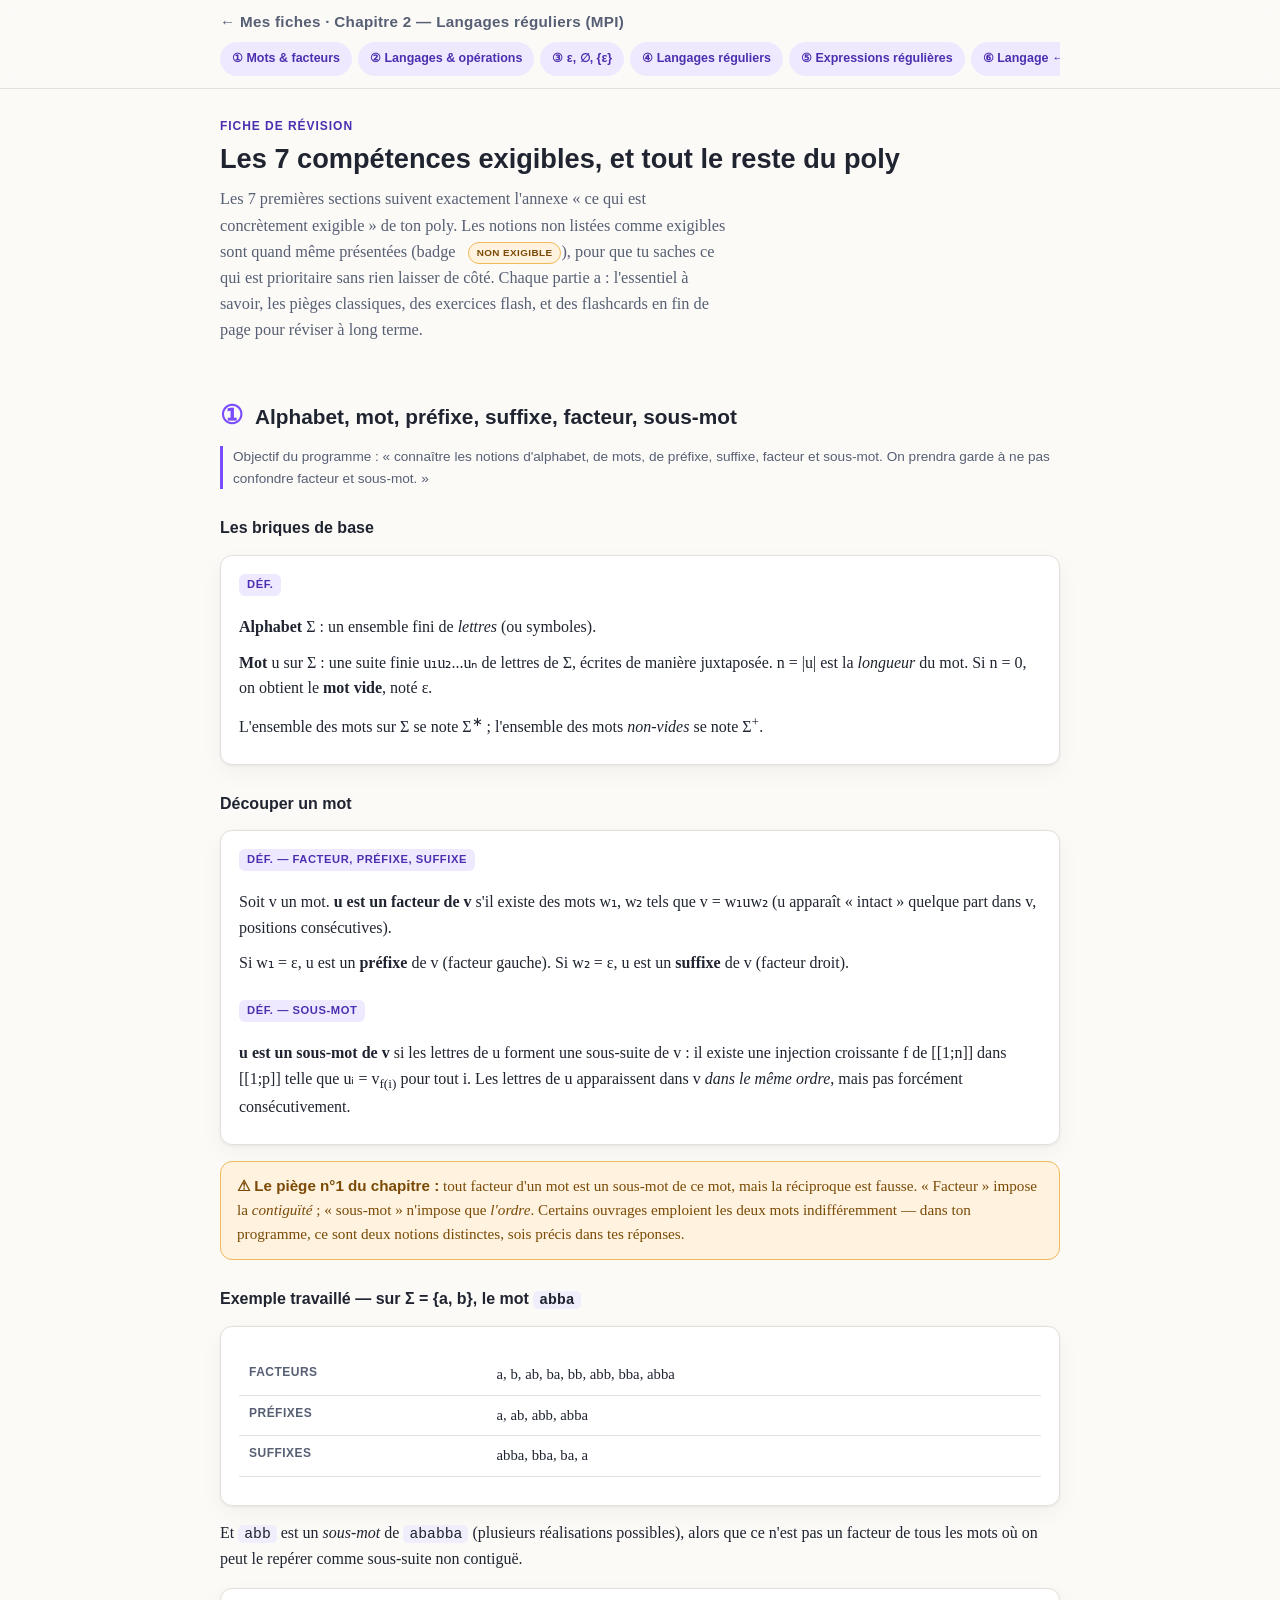
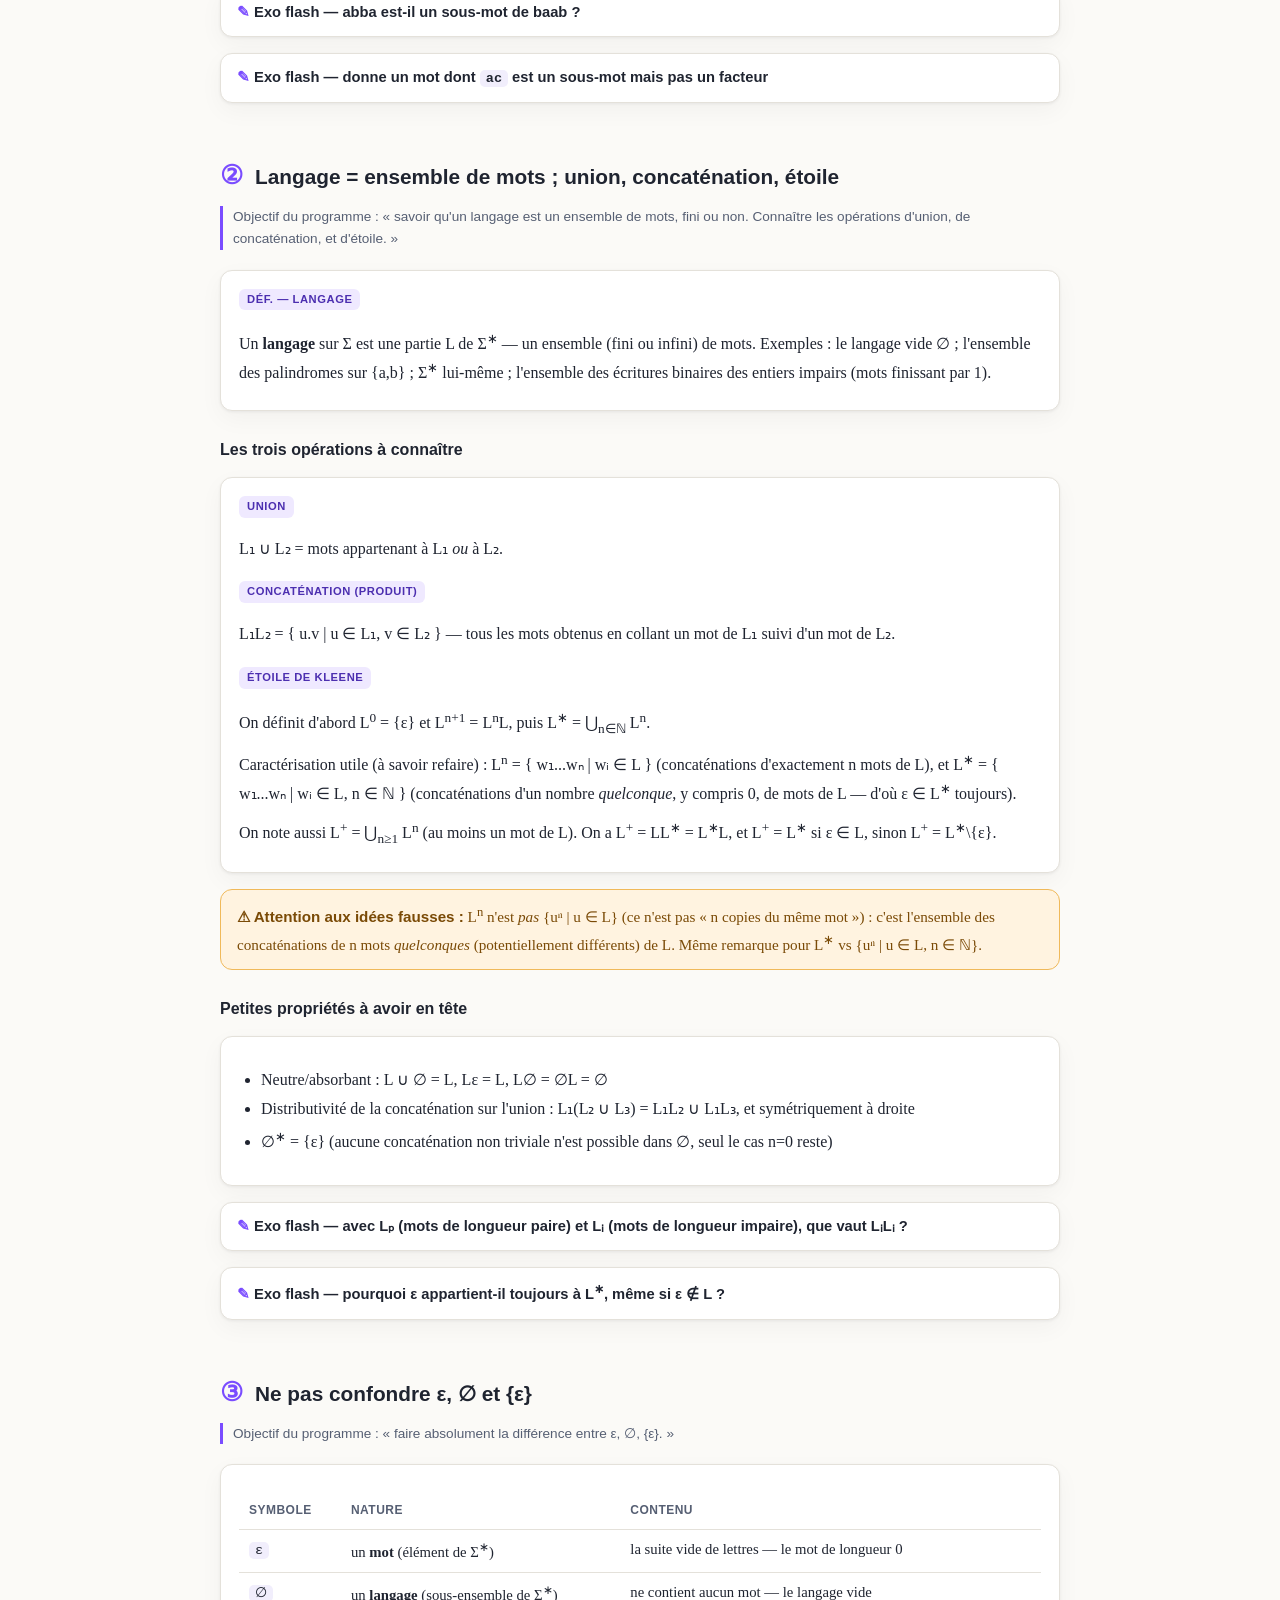
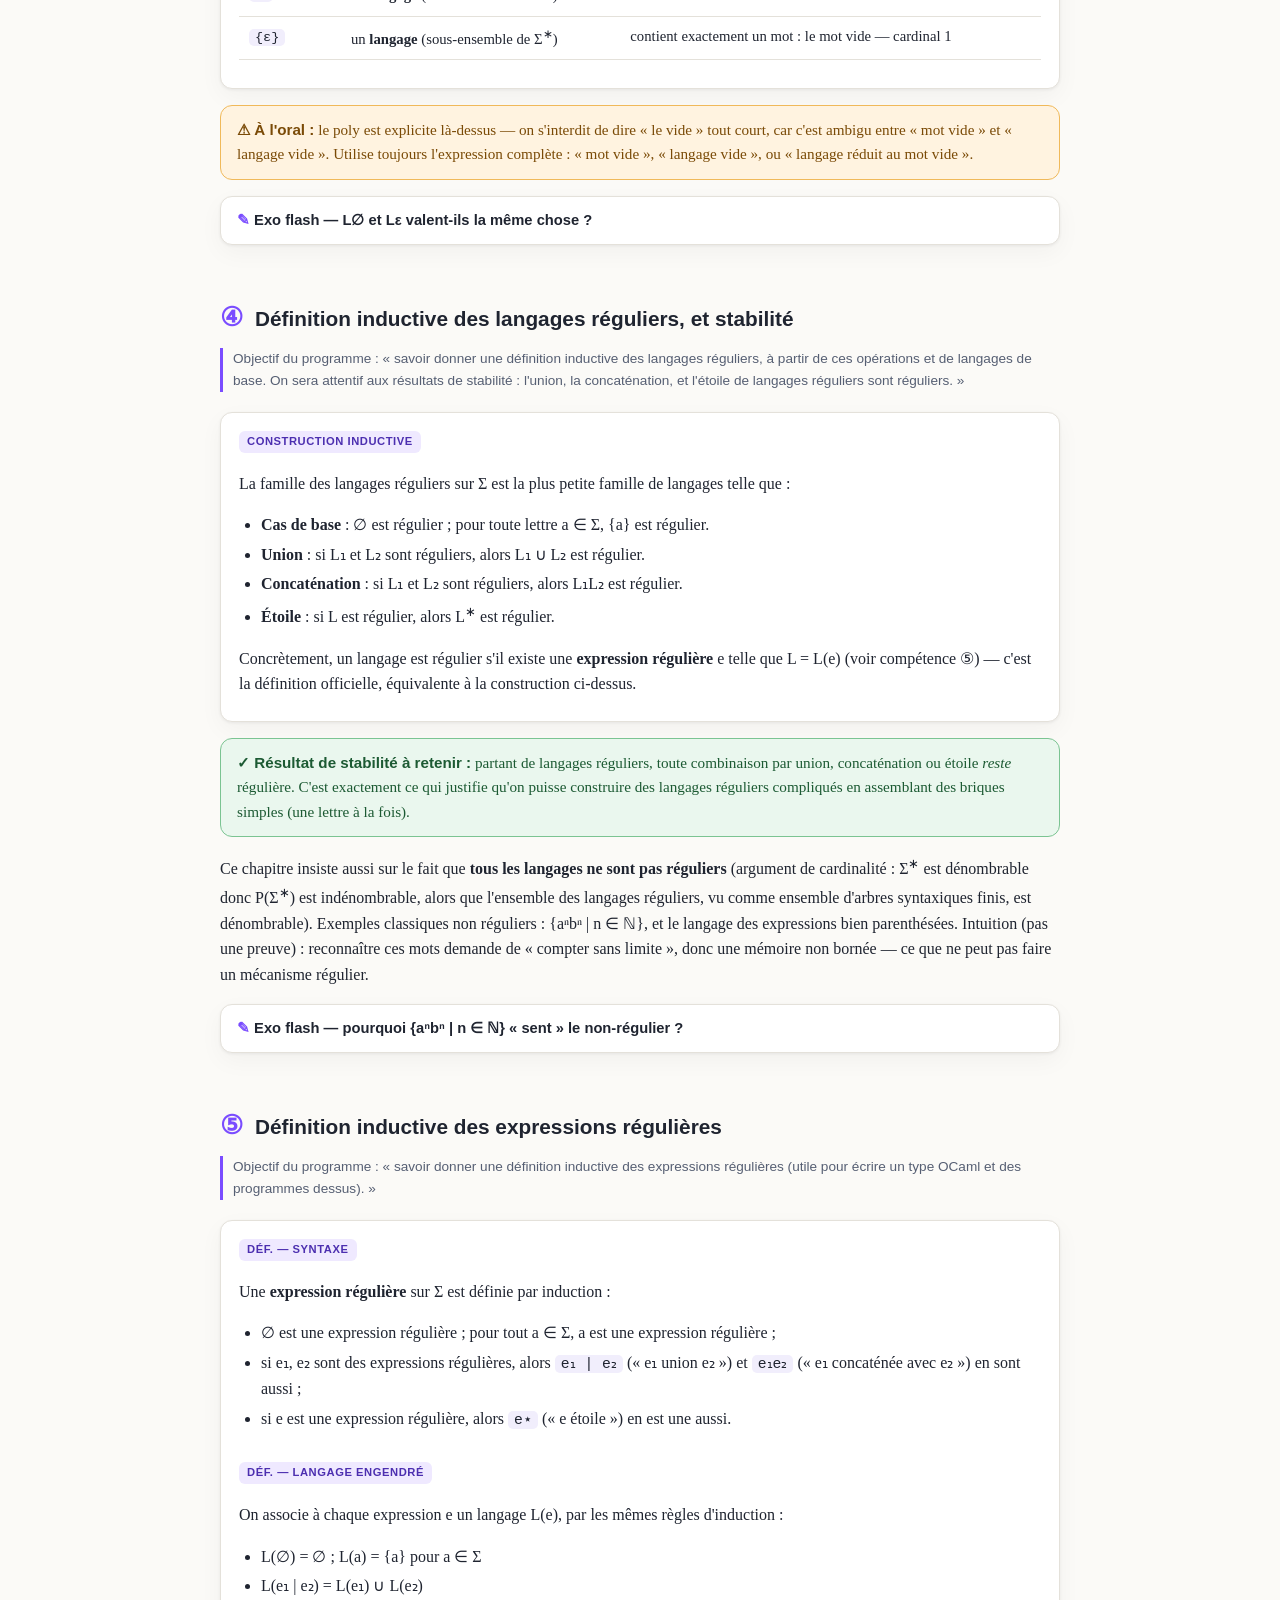
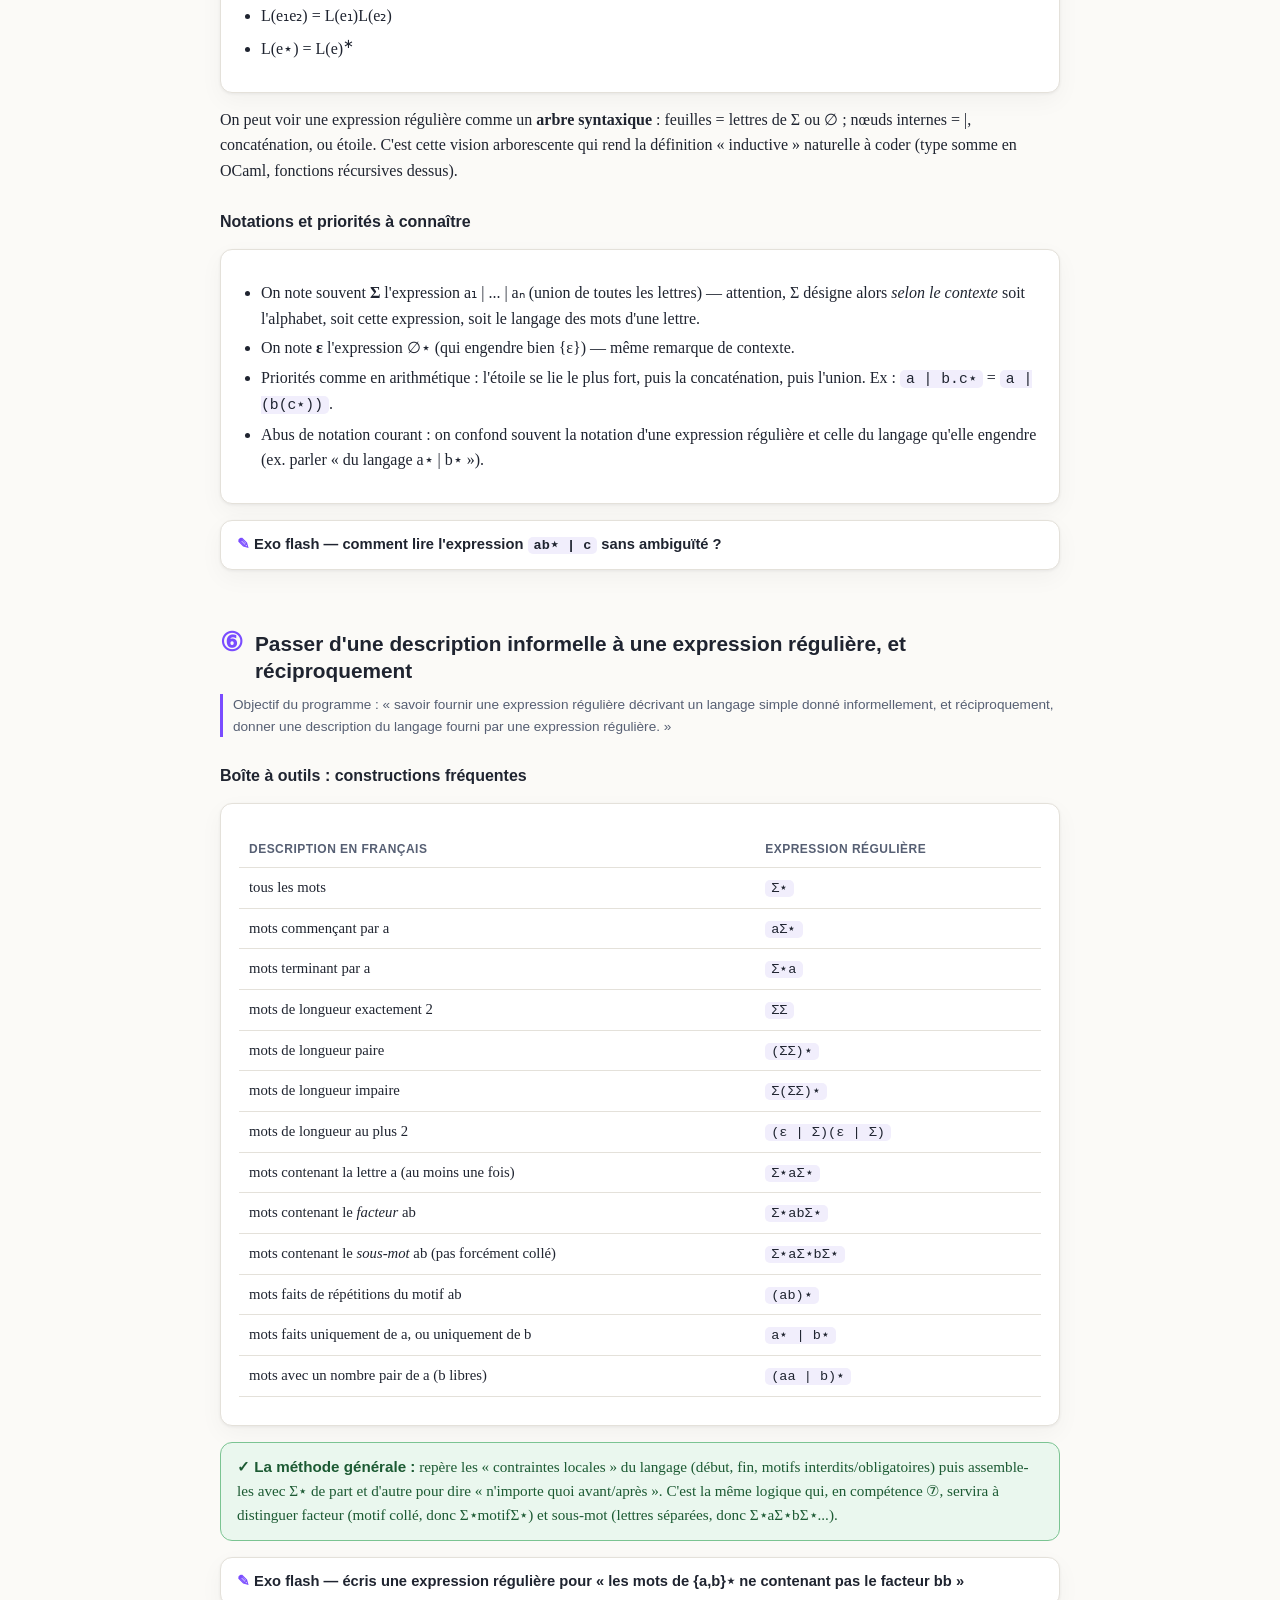
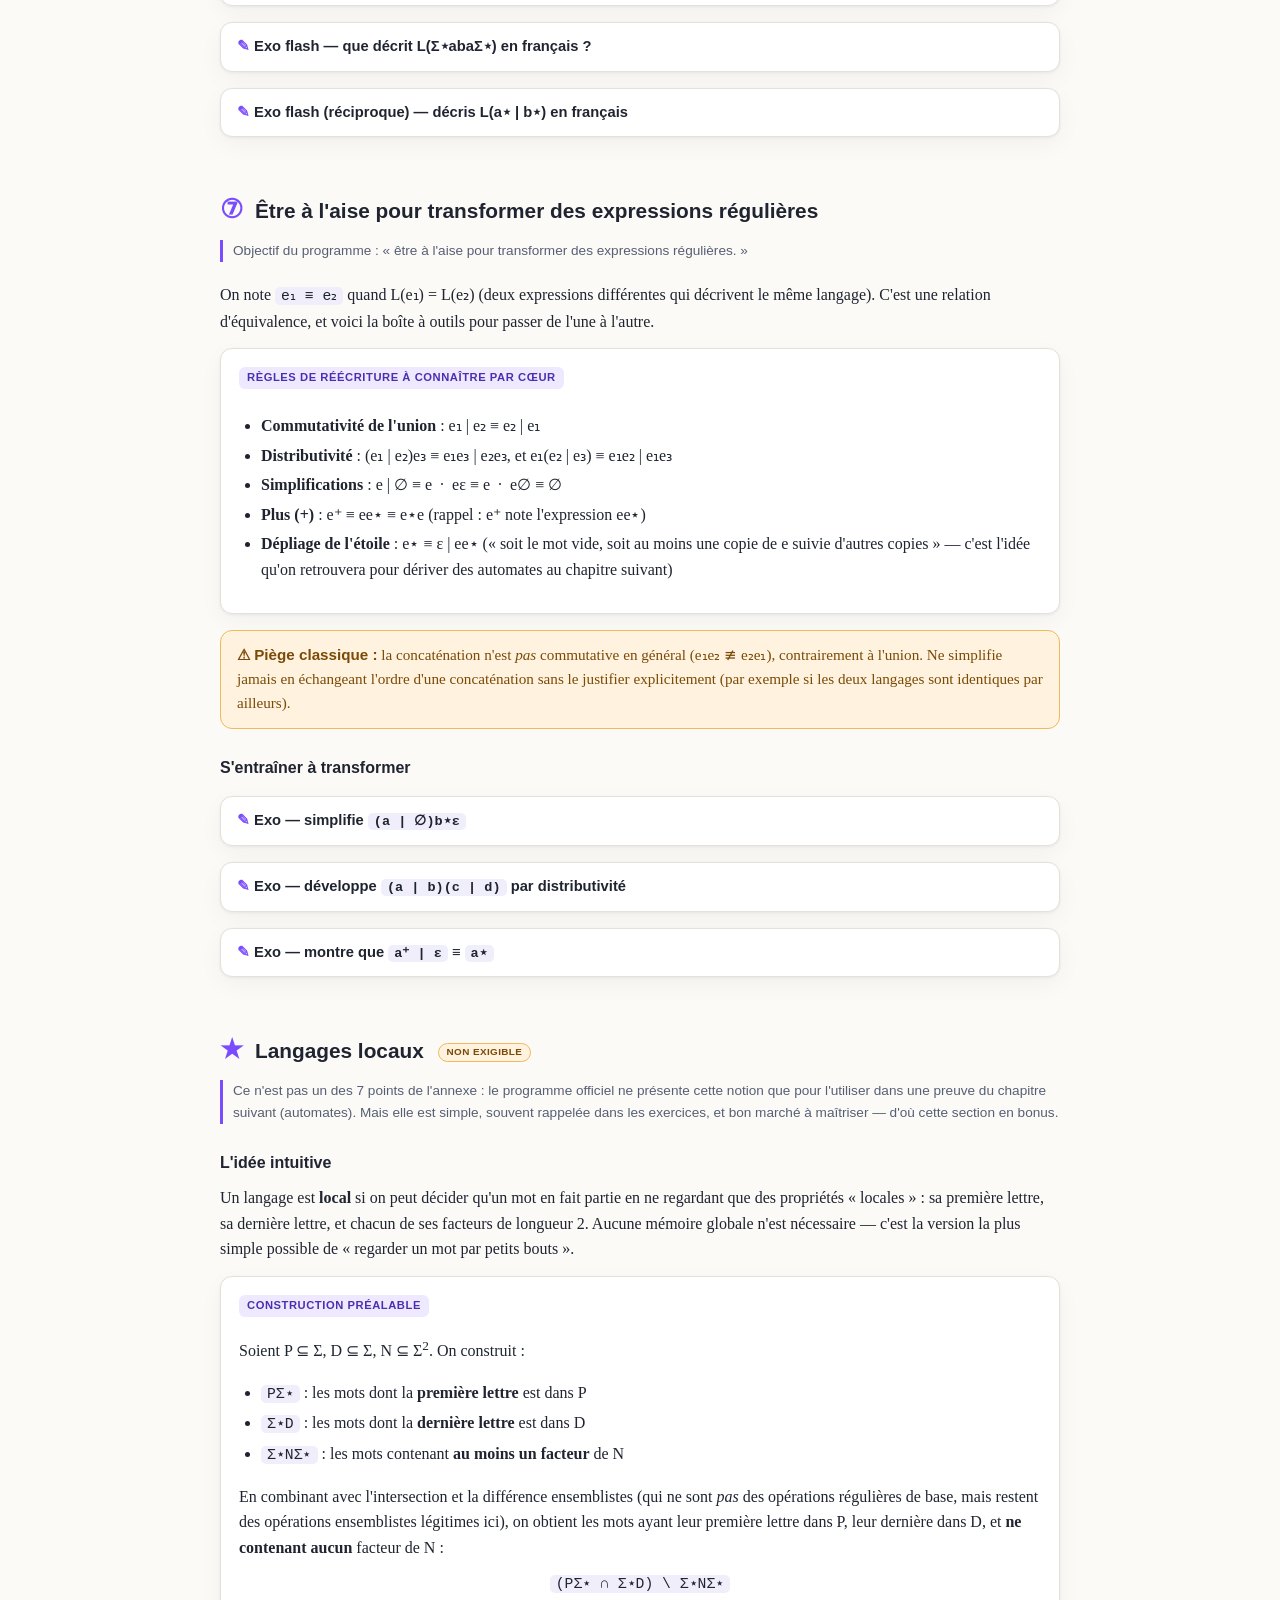
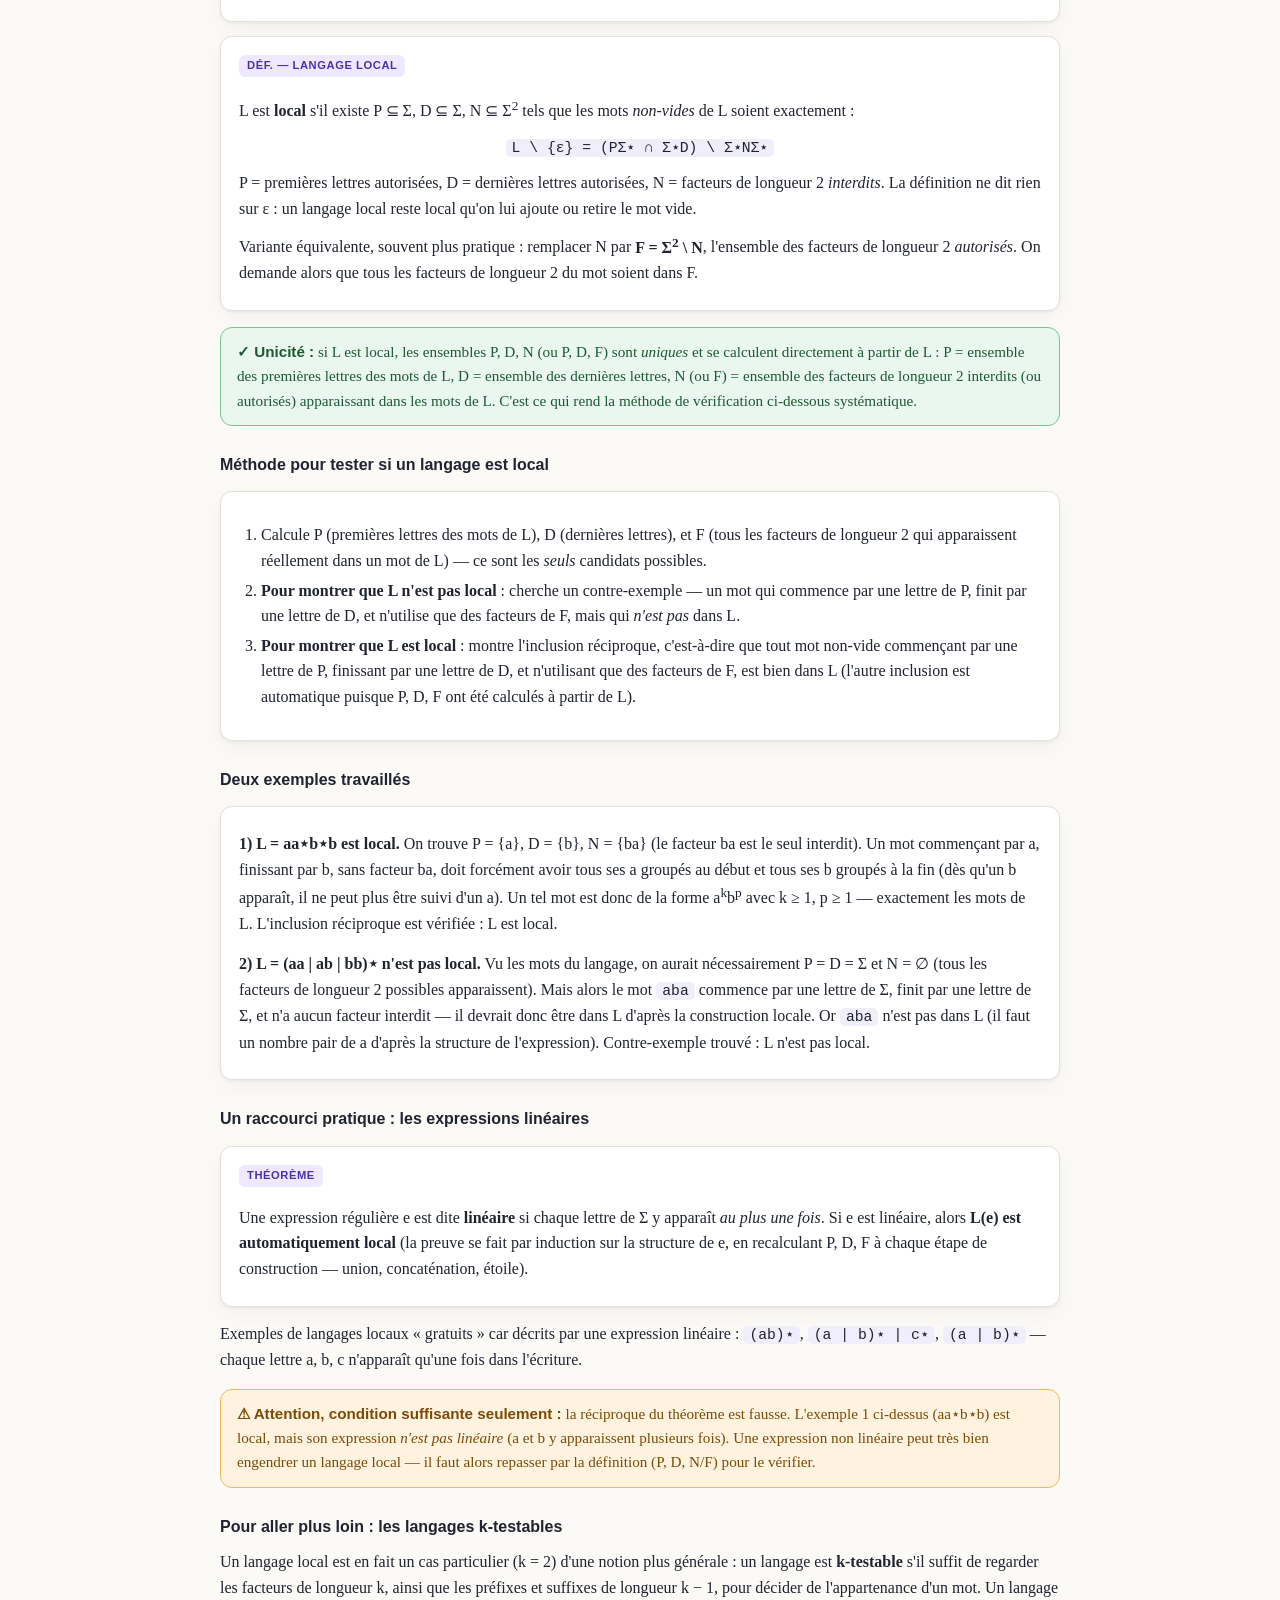
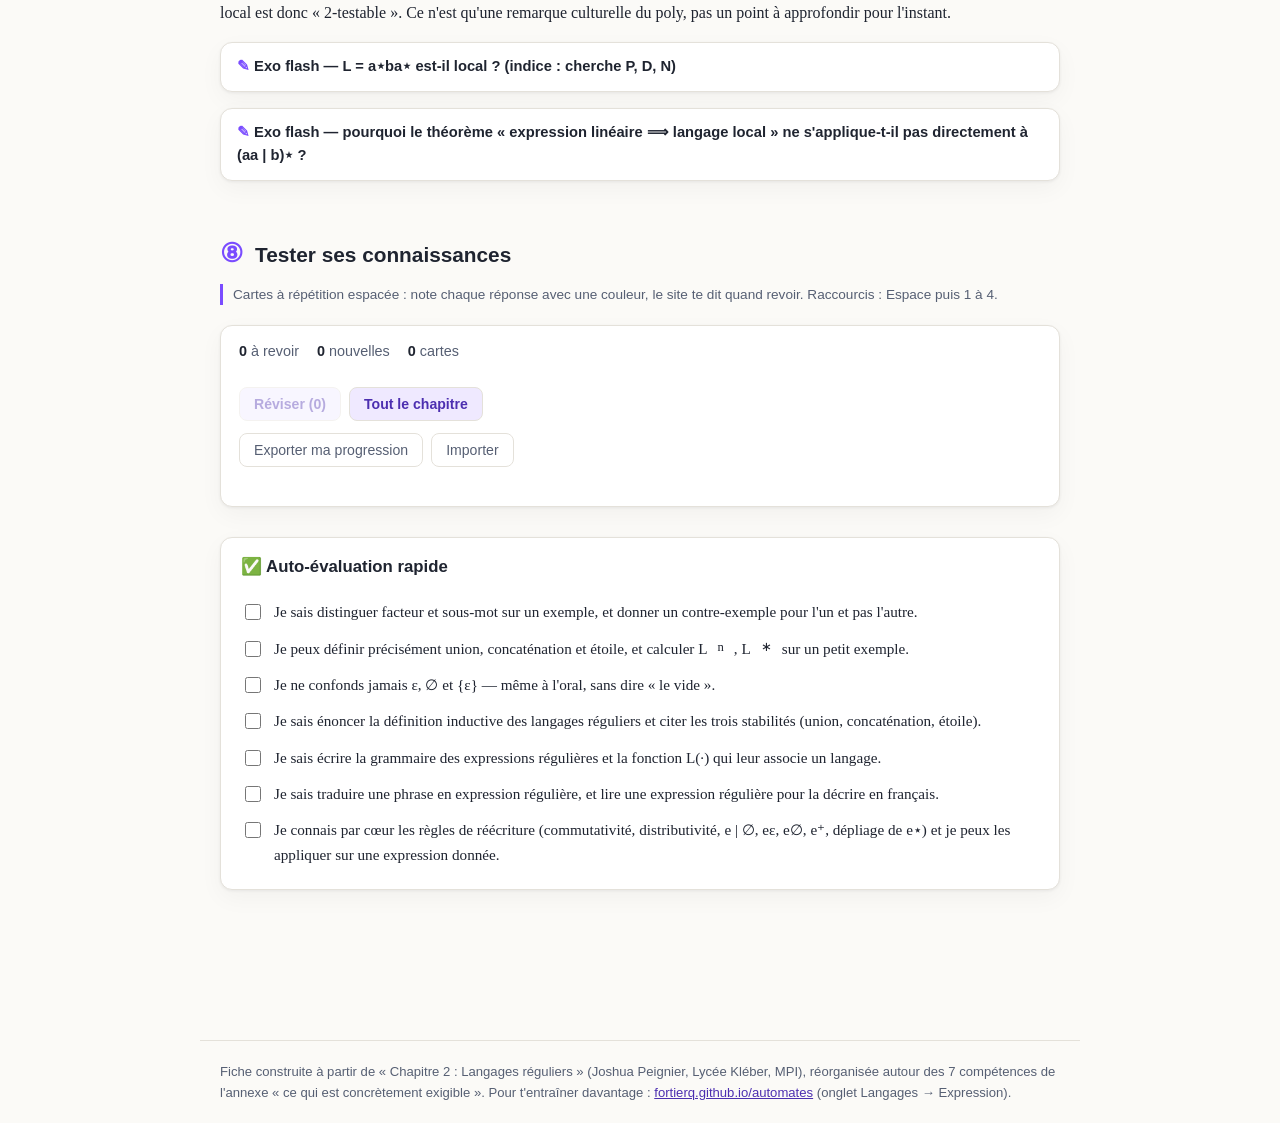
==== commit e77d811c: "Add knowledge testing section and update content" ====
--- a/chapitres/chapitre-02-langages-reguliers.html
+++ b/chapitres/chapitre-02-langages-reguliers.html
@@ -5,6 +5,7 @@
 <meta name="viewport" content="width=device-width, initial-scale=1, viewport-fit=cover">
 <title>Langages réguliers — Fiche des 7 compétences (MPI)</title>
 <link rel="stylesheet" href="../assets/style.css">
+<link rel="stylesheet" href="../assets/flashcards.css">
 </head>
 <body>
 
@@ -20,6 +21,7 @@
       <a href="#c6">⑥ Langage ↔ regex</a>
       <a href="#c7">⑦ Transformer une regex</a>
       <a href="#bonus">★ Langages locaux</a>
+      <a href="#c8">⑧ Tester mes connaissances</a>
     </nav>
   </div>
 </header>
@@ -27,8 +29,8 @@
 <main>
   <div class="hero">
     <div class="eyebrow">Fiche de révision</div>
-    <h1>Les 7 compétences exigibles, une par une</h1>
-    <p class="lead">Cette fiche reprend exactement les 7 points listés dans l'annexe « ce qui est concrètement exigible » de ton poly, et range tout le cours dessous. Chaque partie a : l'essentiel à savoir, les pièges classiques, et des exercices flash (clique sur la question pour voir la correction).</p>
+    <h1>Les 7 compétences exigibles, et tout le reste du poly</h1>
+    <p class="lead">Les 7 premières sections suivent exactement l'annexe « ce qui est concrètement exigible » de ton poly. Les notions non listées comme exigibles sont quand même présentées (badge <span class="bonus-tag">non exigible</span>), pour que tu saches ce qui est prioritaire sans rien laisser de côté. Chaque partie a : l'essentiel à savoir, les pièges classiques, des exercices flash, et des flashcards en fin de page pour réviser à long terme.</p>
   </div>
 
   <!-- ============ COMPETENCE 1 ============ -->
@@ -309,6 +311,86 @@
     </details>
   </section>
 
+  <!-- ============ BONUS : LANGAGES LOCAUX ============ -->
+  <section class="skill bonus" id="bonus">
+    <div class="skill-head"><span class="skill-num">★</span><h2>Langages locaux <span class="bonus-tag">non exigible</span></h2></div>
+    <p class="skill-goal">Ce n'est pas un des 7 points de l'annexe : le programme officiel ne présente cette notion que pour l'utiliser dans une preuve du chapitre suivant (automates). Mais elle est simple, souvent rappelée dans les exercices, et bon marché à maîtriser — d'où cette section en bonus.</p>
+
+    <h3>L'idée intuitive</h3>
+    <p>Un langage est <strong>local</strong> si on peut décider qu'un mot en fait partie en ne regardant que des propriétés « locales » : sa première lettre, sa dernière lettre, et chacun de ses facteurs de longueur 2. Aucune mémoire globale n'est nécessaire — c'est la version la plus simple possible de « regarder un mot par petits bouts ».</p>
+
+    <div class="card">
+      <span class="def-label">Construction préalable</span>
+      <p>Soient P ⊆ Σ, D ⊆ Σ, N ⊆ Σ<sup>2</sup>. On construit :</p>
+      <ul>
+        <li><span class="re">PΣ⋆</span> : les mots dont la <strong>première lettre</strong> est dans P</li>
+        <li><span class="re">Σ⋆D</span> : les mots dont la <strong>dernière lettre</strong> est dans D</li>
+        <li><span class="re">Σ⋆NΣ⋆</span> : les mots contenant <strong>au moins un facteur</strong> de N</li>
+      </ul>
+      <p>En combinant avec l'intersection et la différence ensemblistes (qui ne sont <em>pas</em> des opérations régulières de base, mais restent des opérations ensemblistes légitimes ici), on obtient les mots ayant leur première lettre dans P, leur dernière dans D, et <strong>ne contenant aucun</strong> facteur de N :</p>
+      <p style="text-align:center"><span class="re">(PΣ⋆ ∩ Σ⋆D) \ Σ⋆NΣ⋆</span></p>
+    </div>
+
+    <div class="card">
+      <span class="def-label">Déf. — langage local</span>
+      <p>L est <strong>local</strong> s'il existe P ⊆ Σ, D ⊆ Σ, N ⊆ Σ<sup>2</sup> tels que les mots <em>non-vides</em> de L soient exactement :</p>
+      <p style="text-align:center"><span class="re">L \ {ε} = (PΣ⋆ ∩ Σ⋆D) \ Σ⋆NΣ⋆</span></p>
+      <p>P = premières lettres autorisées, D = dernières lettres autorisées, N = facteurs de longueur 2 <em>interdits</em>. La définition ne dit rien sur ε : un langage local reste local qu'on lui ajoute ou retire le mot vide.</p>
+      <p>Variante équivalente, souvent plus pratique : remplacer N par <strong>F = Σ<sup>2</sup> \ N</strong>, l'ensemble des facteurs de longueur 2 <em>autorisés</em>. On demande alors que tous les facteurs de longueur 2 du mot soient dans F.</p>
+    </div>
+
+    <div class="good">
+      <strong>✓ Unicité :</strong> si L est local, les ensembles P, D, N (ou P, D, F) sont <em>uniques</em> et se calculent directement à partir de L : P = ensemble des premières lettres des mots de L, D = ensemble des dernières lettres, N (ou F) = ensemble des facteurs de longueur 2 interdits (ou autorisés) apparaissant dans les mots de L. C'est ce qui rend la méthode de vérification ci-dessous systématique.
+    </div>
+
+    <h3>Méthode pour tester si un langage est local</h3>
+    <div class="card">
+      <ol>
+        <li>Calcule P (premières lettres des mots de L), D (dernières lettres), et F (tous les facteurs de longueur 2 qui apparaissent réellement dans un mot de L) — ce sont les <em>seuls</em> candidats possibles.</li>
+        <li><strong>Pour montrer que L n'est pas local</strong> : cherche un contre-exemple — un mot qui commence par une lettre de P, finit par une lettre de D, et n'utilise que des facteurs de F, mais qui <em>n'est pas</em> dans L.</li>
+        <li><strong>Pour montrer que L est local</strong> : montre l'inclusion réciproque, c'est-à-dire que tout mot non-vide commençant par une lettre de P, finissant par une lettre de D, et n'utilisant que des facteurs de F, est bien dans L (l'autre inclusion est automatique puisque P, D, F ont été calculés à partir de L).</li>
+      </ol>
+    </div>
+
+    <h3>Deux exemples travaillés</h3>
+    <div class="card">
+      <p><strong>1) L = aa⋆b⋆b est local.</strong> On trouve P = {a}, D = {b}, N = {ba} (le facteur ba est le seul interdit). Un mot commençant par a, finissant par b, sans facteur ba, doit forcément avoir tous ses a groupés au début et tous ses b groupés à la fin (dès qu'un b apparaît, il ne peut plus être suivi d'un a). Un tel mot est donc de la forme a<sup>k</sup>b<sup>p</sup> avec k ≥ 1, p ≥ 1 — exactement les mots de L. L'inclusion réciproque est vérifiée : L est local.</p>
+      <p style="margin-top:14px"><strong>2) L = (aa | ab | bb)⋆ n'est pas local.</strong> Vu les mots du langage, on aurait nécessairement P = D = Σ et N = ∅ (tous les facteurs de longueur 2 possibles apparaissent). Mais alors le mot <span class="re">aba</span> commence par une lettre de Σ, finit par une lettre de Σ, et n'a aucun facteur interdit — il devrait donc être dans L d'après la construction locale. Or <span class="re">aba</span> n'est pas dans L (il faut un nombre pair de a d'après la structure de l'expression). Contre-exemple trouvé : L n'est pas local.</p>
+    </div>
+
+    <h3>Un raccourci pratique : les expressions linéaires</h3>
+    <div class="card">
+      <span class="def-label">Théorème</span>
+      <p>Une expression régulière e est dite <strong>linéaire</strong> si chaque lettre de Σ y apparaît <em>au plus une fois</em>. Si e est linéaire, alors <strong>L(e) est automatiquement local</strong> (la preuve se fait par induction sur la structure de e, en recalculant P, D, F à chaque étape de construction — union, concaténation, étoile).</p>
+    </div>
+    <p>Exemples de langages locaux « gratuits » car décrits par une expression linéaire : <span class="re">(ab)⋆</span>, <span class="re">(a | b)⋆ | c⋆</span>, <span class="re">(a | b)⋆</span> — chaque lettre a, b, c n'apparaît qu'une fois dans l'écriture.</p>
+
+    <div class="warn">
+      <strong>⚠ Attention, condition suffisante seulement :</strong> la réciproque du théorème est fausse. L'exemple 1 ci-dessus (aa⋆b⋆b) est local, mais son expression <em>n'est pas linéaire</em> (a et b y apparaissent plusieurs fois). Une expression non linéaire peut très bien engendrer un langage local — il faut alors repasser par la définition (P, D, N/F) pour le vérifier.
+    </div>
+
+    <h3>Pour aller plus loin : les langages k-testables</h3>
+    <p>Un langage local est en fait un cas particulier (k = 2) d'une notion plus générale : un langage est <strong>k-testable</strong> s'il suffit de regarder les facteurs de longueur k, ainsi que les préfixes et suffixes de longueur k − 1, pour décider de l'appartenance d'un mot. Un langage local est donc « 2-testable ». Ce n'est qu'une remarque culturelle du poly, pas un point à approfondir pour l'instant.</p>
+
+    <details class="quiz">
+      <summary>Exo flash — L = a⋆ba⋆ est-il local ? (indice : cherche P, D, N)</summary>
+      <div class="answer"><span class="tag">Correction</span>
+      <p>Oui. P = {a, b} (un mot peut commencer directement par b si k=0), D = {a, b} de même, et les facteurs interdits sont N = {bb} (deux b consécutifs sont impossibles puisqu'il n'y a qu'un seul b dans chaque mot). On vérifie que tout mot commençant et finissant par a ou b, sans facteur bb, est bien de la forme a<sup>i</sup>ba<sup>j</sup> avec i,j ≥ 0 — donc dans L. L est local. (Remarque : l'expression a⋆ba⋆ est linéaire, donc le théorème du raccourci donnait directement la réponse sans calcul !)</p></div>
+    </details>
+    <details class="quiz">
+      <summary>Exo flash — pourquoi le théorème « expression linéaire ⟹ langage local » ne s'applique-t-il pas directement à (aa | b)⋆ ?</summary>
+      <div class="answer"><span class="tag">Correction</span>
+      <p>Parce que la lettre a apparaît deux fois dans l'expression <span class="re">(aa | b)⋆</span> — elle n'est donc pas linéaire. Le théorème ne dit rien dans ce cas (ni que le langage est local, ni qu'il ne l'est pas) : il faudrait vérifier directement avec P, D, N.</p></div>
+    </details>
+  </section>
+
+  <!-- ============ TESTER SES CONNAISSANCES ============ -->
+  <section class="skill" id="c8">
+    <div class="skill-head"><span class="skill-num">⑧</span><h2>Tester ses connaissances</h2></div>
+    <div class="skill-goal">Cartes à répétition espacée : note chaque réponse avec une couleur, le site te dit quand revoir. Raccourcis : Espace puis 1 à 4.</div>
+    <div class="card fc" id="flashcards" data-chapitre="ch02"></div>
+  </section>
+
   <div class="checklist">
     <h2>✅ Auto-évaluation rapide</h2>
     <label><input type="checkbox"> Je sais distinguer facteur et sous-mot sur un exemple, et donner un contre-exemple pour l'un et pas l'autre.</label>
@@ -319,84 +401,14 @@
     <label><input type="checkbox"> Je sais traduire une phrase en expression régulière, et lire une expression régulière pour la décrire en français.</label>
     <label><input type="checkbox"> Je connais par cœur les règles de réécriture (commutativité, distributivité, e | ∅, eε, e∅, e⁺, dépliage de e⋆) et je peux les appliquer sur une expression donnée.</label>
   </div>
-
-  <!-- ============ BONUS : LANGAGES LOCAUX ============ -->
-  <section class="skill bonus" id="bonus">
-    <div class="skill-head"><span class="skill-num">★</span><h2>Langages locaux <span class="bonus-tag">non exigible</span></h2></div>
-    <p class="skill-goal">Ce n'est pas un des 7 points de l'annexe : le programme officiel ne présente cette notion que pour l'utiliser dans une preuve du chapitre suivant (automates). Mais elle est simple, souvent rappelée dans les exercices, et bon marché à maîtriser — d'où cette section en bonus.</p>
-
-    <h3>L'idée intuitive</h3>
-    <p>Un langage est <strong>local</strong> si on peut décider qu'un mot en fait partie en ne regardant que des propriétés « locales » : sa première lettre, sa dernière lettre, et chacun de ses facteurs de longueur 2. Aucune mémoire globale n'est nécessaire — c'est la version la plus simple possible de « regarder un mot par petits bouts ».</p>
-
-    <div class="card">
-      <span class="def-label">Construction préalable</span>
-      <p>Soient P ⊆ Σ, D ⊆ Σ, N ⊆ Σ<sup>2</sup>. On construit :</p>
-      <ul>
-        <li><span class="re">PΣ⋆</span> : les mots dont la <strong>première lettre</strong> est dans P</li>
-        <li><span class="re">Σ⋆D</span> : les mots dont la <strong>dernière lettre</strong> est dans D</li>
-        <li><span class="re">Σ⋆NΣ⋆</span> : les mots contenant <strong>au moins un facteur</strong> de N</li>
-      </ul>
-      <p>En combinant avec l'intersection et la différence ensemblistes (qui ne sont <em>pas</em> des opérations régulières de base, mais restent des opérations ensemblistes légitimes ici), on obtient les mots ayant leur première lettre dans P, leur dernière dans D, et <strong>ne contenant aucun</strong> facteur de N :</p>
-      <p style="text-align:center"><span class="re">(PΣ⋆ ∩ Σ⋆D) \ Σ⋆NΣ⋆</span></p>
-    </div>
-
-    <div class="card">
-      <span class="def-label">Déf. — langage local</span>
-      <p>L est <strong>local</strong> s'il existe P ⊆ Σ, D ⊆ Σ, N ⊆ Σ<sup>2</sup> tels que les mots <em>non-vides</em> de L soient exactement :</p>
-      <p style="text-align:center"><span class="re">L \ {ε} = (PΣ⋆ ∩ Σ⋆D) \ Σ⋆NΣ⋆</span></p>
-      <p>P = premières lettres autorisées, D = dernières lettres autorisées, N = facteurs de longueur 2 <em>interdits</em>. La définition ne dit rien sur ε : un langage local reste local qu'on lui ajoute ou retire le mot vide.</p>
-      <p>Variante équivalente, souvent plus pratique : remplacer N par <strong>F = Σ<sup>2</sup> \ N</strong>, l'ensemble des facteurs de longueur 2 <em>autorisés</em>. On demande alors que tous les facteurs de longueur 2 du mot soient dans F.</p>
-    </div>
-
-    <div class="good">
-      <strong>✓ Unicité :</strong> si L est local, les ensembles P, D, N (ou P, D, F) sont <em>uniques</em> et se calculent directement à partir de L : P = ensemble des premières lettres des mots de L, D = ensemble des dernières lettres, N (ou F) = ensemble des facteurs de longueur 2 interdits (ou autorisés) apparaissant dans les mots de L. C'est ce qui rend la méthode de vérification ci-dessous systématique.
-    </div>
-
-    <h3>Méthode pour tester si un langage est local</h3>
-    <div class="card">
-      <ol>
-        <li>Calcule P (premières lettres des mots de L), D (dernières lettres), et F (tous les facteurs de longueur 2 qui apparaissent réellement dans un mot de L) — ce sont les <em>seuls</em> candidats possibles.</li>
-        <li><strong>Pour montrer que L n'est pas local</strong> : cherche un contre-exemple — un mot qui commence par une lettre de P, finit par une lettre de D, et n'utilise que des facteurs de F, mais qui <em>n'est pas</em> dans L.</li>
-        <li><strong>Pour montrer que L est local</strong> : montre l'inclusion réciproque, c'est-à-dire que tout mot non-vide commençant par une lettre de P, finissant par une lettre de D, et n'utilisant que des facteurs de F, est bien dans L (l'autre inclusion est automatique puisque P, D, F ont été calculés à partir de L).</li>
-      </ol>
-    </div>
-
-    <h3>Deux exemples travaillés</h3>
-    <div class="card">
-      <p><strong>1) L = aa⋆b⋆b est local.</strong> On trouve P = {a}, D = {b}, N = {ba} (le facteur ba est le seul interdit). Un mot commençant par a, finissant par b, sans facteur ba, doit forcément avoir tous ses a groupés au début et tous ses b groupés à la fin (dès qu'un b apparaît, il ne peut plus être suivi d'un a). Un tel mot est donc de la forme a<sup>k</sup>b<sup>p</sup> avec k ≥ 1, p ≥ 1 — exactement les mots de L. L'inclusion réciproque est vérifiée : L est local.</p>
-      <p style="margin-top:14px"><strong>2) L = (aa | ab | bb)⋆ n'est pas local.</strong> Vu les mots du langage, on aurait nécessairement P = D = Σ et N = ∅ (tous les facteurs de longueur 2 possibles apparaissent). Mais alors le mot <span class="re">aba</span> commence par une lettre de Σ, finit par une lettre de Σ, et n'a aucun facteur interdit — il devrait donc être dans L d'après la construction locale. Or <span class="re">aba</span> n'est pas dans L (il faut un nombre pair de a d'après la structure de l'expression). Contre-exemple trouvé : L n'est pas local.</p>
-    </div>
-
-    <h3>Un raccourci pratique : les expressions linéaires</h3>
-    <div class="card">
-      <span class="def-label">Théorème</span>
-      <p>Une expression régulière e est dite <strong>linéaire</strong> si chaque lettre de Σ y apparaît <em>au plus une fois</em>. Si e est linéaire, alors <strong>L(e) est automatiquement local</strong> (la preuve se fait par induction sur la structure de e, en recalculant P, D, F à chaque étape de construction — union, concaténation, étoile).</p>
-    </div>
-    <p>Exemples de langages locaux « gratuits » car décrits par une expression linéaire : <span class="re">(ab)⋆</span>, <span class="re">(a | b)⋆ | c⋆</span>, <span class="re">(a | b)⋆</span> — chaque lettre a, b, c n'apparaît qu'une fois dans l'écriture.</p>
-
-    <div class="warn">
-      <strong>⚠ Attention, condition suffisante seulement :</strong> la réciproque du théorème est fausse. L'exemple 1 ci-dessus (aa⋆b⋆b) est local, mais son expression <em>n'est pas linéaire</em> (a et b y apparaissent plusieurs fois). Une expression non linéaire peut très bien engendrer un langage local — il faut alors repasser par la définition (P, D, N/F) pour le vérifier.
-    </div>
-
-    <h3>Pour aller plus loin : les langages k-testables</h3>
-    <p>Un langage local est en fait un cas particulier (k = 2) d'une notion plus générale : un langage est <strong>k-testable</strong> s'il suffit de regarder les facteurs de longueur k, ainsi que les préfixes et suffixes de longueur k − 1, pour décider de l'appartenance d'un mot. Un langage local est donc « 2-testable ». Ce n'est qu'une remarque culturelle du poly, pas un point à approfondir pour l'instant.</p>
-
-    <details class="quiz">
-      <summary>Exo flash — L = a⋆ba⋆ est-il local ? (indice : cherche P, D, N)</summary>
-      <div class="answer"><span class="tag">Correction</span>
-      <p>Oui. P = {a, b} (un mot peut commencer directement par b si k=0), D = {a, b} de même, et les facteurs interdits sont N = {bb} (deux b consécutifs sont impossibles puisqu'il n'y a qu'un seul b dans chaque mot). On vérifie que tout mot commençant et finissant par a ou b, sans facteur bb, est bien de la forme a<sup>i</sup>ba<sup>j</sup> avec i,j ≥ 0 — donc dans L. L est local. (Remarque : l'expression a⋆ba⋆ est linéaire, donc le théorème du raccourci donnait directement la réponse sans calcul !)</p></div>
-    </details>
-    <details class="quiz">
-      <summary>Exo flash — pourquoi le théorème « expression linéaire ⟹ langage local » ne s'applique-t-il pas directement à (aa | b)⋆ ?</summary>
-      <div class="answer"><span class="tag">Correction</span>
-      <p>Parce que la lettre a apparaît deux fois dans l'expression <span class="re">(aa | b)⋆</span> — elle n'est donc pas linéaire. Le théorème ne dit rien dans ce cas (ni que le langage est local, ni qu'il ne l'est pas) : il faudrait vérifier directement avec P, D, N.</p></div>
-    </details>
-  </section>
 </main>
 
 <footer>
   Fiche construite à partir de « Chapitre 2 : Langages réguliers » (Joshua Peignier, Lycée Kléber, MPI), réorganisée autour des 7 compétences de l'annexe « ce qui est concrètement exigible ». Pour t'entraîner davantage : <a href="https://fortierq.github.io/automates/" target="_blank" rel="noopener">fortierq.github.io/automates</a> (onglet Langages → Expression).
 </footer>
 
+<script src="../assets/cartes-ch02.js"></script>
+<script src="../assets/flashcards.js"></script>
+
 </body>
 </html>
--- a/assets/style.css
+++ b/assets/style.css
@@ -383,3 +383,50 @@
   cursor: default;
 }
 .chapter-card.placeholder:hover { transform: none; border-color: var(--border); }
+
+/* ---- Widget pas-à-pas ---- */
+.widget svg { width: 100%; max-width: 460px; height: auto; display: block; margin: 0 auto; }
+.wst circle { fill: var(--bg-elev); stroke: var(--text-dim); stroke-width: 2;
+  transition: fill .25s ease, stroke .25s ease, filter .25s ease; }
+.wst circle.in, .wst.on circle.in { fill: none; }
+.wst.on circle { fill: var(--accent-dim); stroke: var(--accent); filter: drop-shadow(0 0 6px var(--accent)); }
+.wst text, .wedge text { fill: var(--text); font-family: -apple-system, "Segoe UI", sans-serif; font-size: 14px; }
+.wedge path { stroke: var(--text-dim); fill: none; stroke-width: 1.6; }
+.wedge .ah { fill: var(--text-dim); stroke: none; }
+.wnote { font-size: 0.9rem; color: var(--text-dim); min-height: 3.2em; }
+.wbtn { display: flex; gap: 10px; }
+.wbtn button { font-family: -apple-system, "Segoe UI", sans-serif; font-weight: 600; font-size: 0.85rem;
+  color: var(--accent-text); background: var(--accent-dim); border: 1px solid transparent;
+  border-radius: 999px; padding: 7px 16px; cursor: pointer; transition: border-color .2s ease; }
+.wbtn button:hover:not(:disabled) { border-color: var(--accent); }
+.wbtn button:disabled { opacity: .4; cursor: default; }
+/* ---- Code (highlight.js) ---- */
+pre { margin: 0; overflow-x: auto; }
+pre code.hljs { background: transparent; padding: 0; }
+.hljs-keyword, .hljs-built_in { color: var(--accent-text); }
+.hljs-string { color: var(--good-text); }
+.hljs-type { color: var(--warn-text); }
+.hljs-comment { color: var(--text-dim); font-style: italic; }
+
+.viz svg { width: 100%; max-width: 420px; display: block; margin: 0 auto; color: var(--text-dim); }
+.viz .n circle { fill: var(--bg-elev); stroke: var(--border); stroke-width: 2;
+  transition: fill .25s ease, stroke .25s ease, stroke-width .25s ease; }
+.viz .n text { fill: var(--text); font: 600 15px -apple-system, "Segoe UI", sans-serif; text-anchor: middle; dominant-baseline: central; }
+.viz .n.active circle { fill: var(--accent-dim); stroke: var(--accent); stroke-width: 5; }
+.viz .n.done circle { fill: var(--good-bg); stroke: var(--good-border); }
+.viz .e line { stroke: currentColor; stroke-width: 1.6; transition: stroke .25s ease, stroke-width .25s ease; }
+.viz .e text { fill: var(--text-dim); font: 12px -apple-system, "Segoe UI", sans-serif; text-anchor: middle; }
+.viz .e.on line { stroke: var(--accent); stroke-width: 3.5; }
+.viz .ctrl { display: flex; gap: 8px; align-items: center; margin-top: 10px;
+  font-family: -apple-system, "Segoe UI", sans-serif; font-size: .85rem; color: var(--text-dim); }
+.viz button { font: 600 .85rem -apple-system, "Segoe UI", sans-serif; padding: 6px 14px; border-radius: 8px;
+  border: 1px solid var(--border); background: var(--accent-dim); color: var(--accent-text); cursor: pointer; }
+.viz button:disabled { opacity: .4; cursor: default; }
+pre.mermaid { background: transparent; text-align: center; margin: 10px 0; }
+pre code.hljs, pre code.language-ocaml { display: block; overflow-x: auto; background: var(--code-bg);
+  padding: 12px 14px; border-radius: 10px; font-size: .85rem; line-height: 1.5; }
+.hljs-keyword, .hljs-built_in { color: var(--accent-text); font-weight: 600; }
+.hljs-comment { color: var(--text-dim); font-style: italic; }
+.hljs-number, .hljs-literal, .hljs-type { color: var(--good-text); }
+.hljs-string { color: var(--warn-text); }
+@media (prefers-reduced-motion: reduce) { .viz * { transition: none !important; } }
--- a/assets/flashcards.css
+++ b/assets/flashcards.css
@@ -0,0 +1,22 @@
+/* Flashcards : à lier après style.css */
+.fc { --g0: #e5484d; --g1: #f08c2a; --g2: #e8b923; --g3: #30a46c; font-family: -apple-system, BlinkMacSystemFont, "Segoe UI", sans-serif; }
+.fc-stats { display: flex; flex-wrap: wrap; gap: 6px 18px; font-size: .9rem; color: var(--text-dim); }
+.fc-stats strong { color: var(--text); }
+.fc-dots { display: flex; flex-wrap: wrap; gap: 5px; margin: 12px 0; }
+.fc-dot { display: inline-block; width: 14px; height: 14px; border-radius: 50%; background: var(--border); vertical-align: middle; }
+.fc-g0 { --c: var(--g0); } .fc-g1 { --c: var(--g1); } .fc-g2 { --c: var(--g2); } .fc-g3 { --c: var(--g3); }
+.fc-dot.fc-g0, .fc-dot.fc-g1, .fc-dot.fc-g2, .fc-dot.fc-g3 { background: var(--c); }
+.fc-btns { display: flex; flex-wrap: wrap; gap: 8px; margin-top: 12px; }
+.fc button { font: 600 .88rem -apple-system, BlinkMacSystemFont, "Segoe UI", sans-serif; padding: 8px 14px; border-radius: 8px;
+  border: 1px solid var(--border); background: var(--accent-dim); color: var(--accent-text); cursor: pointer; transition: background .2s ease; }
+.fc button:disabled { opacity: .4; cursor: default; }
+.fc-small button { background: transparent; color: var(--text-dim); font-weight: 500; }
+.fc-top { display: flex; justify-content: space-between; align-items: center; font-size: .85rem; color: var(--text-dim); margin-bottom: 10px; }
+.fc-q { font-family: "Iowan Old Style", "Palatino Linotype", Georgia, serif; font-size: 1.08rem; line-height: 1.55; }
+.fc-a { margin-top: 14px; padding-top: 12px; border-top: 1px dashed var(--border); font-family: "Iowan Old Style", "Palatino Linotype", Georgia, serif; }
+.fc-grade { display: grid; grid-template-columns: repeat(4, 1fr); gap: 8px; margin-top: 14px; }
+.fc-grade button { display: flex; flex-direction: column; gap: 2px; padding: 10px 4px; font-size: .8rem; color: var(--text);
+  border: 2px solid var(--c); background: color-mix(in srgb, var(--c) 16%, var(--bg-elev)); }
+.fc-grade button:hover { background: color-mix(in srgb, var(--c) 30%, var(--bg-elev)); }
+.fc-grade small { font-weight: 400; color: var(--text-dim); }
+.fc-msg { font-size: .85rem; color: var(--text-dim); min-height: 1.2em; margin: 8px 0 0; }
